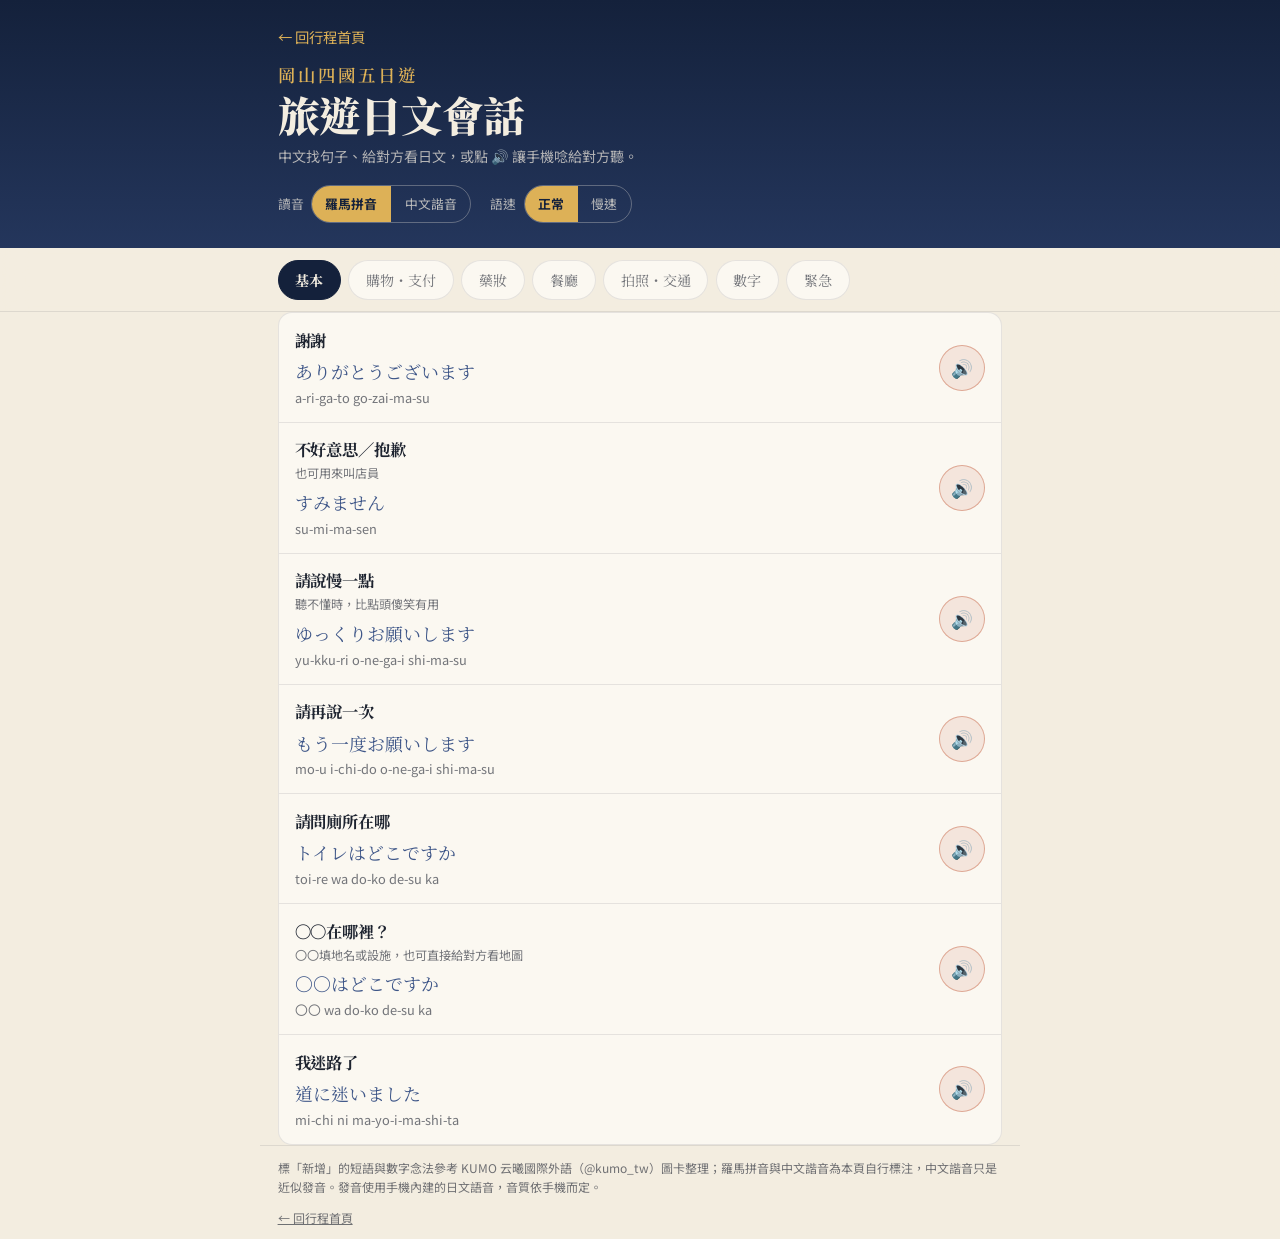
==== japanese.html @ d5a16fbe "Add files via upload" ====
<!DOCTYPE html>
<html lang="zh-Hant">
<head>
<meta charset="UTF-8">
<meta name="viewport" content="width=device-width, initial-scale=1.0, viewport-fit=cover">
<title>旅遊日文會話｜岡山四國五日遊</title>
<link rel="icon" href="./icon.PNG" type="image/png">
<link rel="apple-touch-icon" href="./icon.PNG">
<link rel="manifest" href="./manifest.json">
<meta name="theme-color" content="#14213B">
<meta name="apple-mobile-web-app-capable" content="yes">
<meta name="apple-mobile-web-app-status-bar-style" content="black-translucent">
<link rel="preconnect" href="https://fonts.googleapis.com">
<link href="https://fonts.googleapis.com/css2?family=Noto+Serif+TC:wght@400;600;700;900&family=Noto+Sans+TC:wght@300;400;500;700&display=swap" rel="stylesheet">
<style>
  :root{
    --ai-deep:#14213B; --ai-mid:#24365C; --ai-line:#3E5688;
    --washi:#F3EDE0; --washi-warm:#EBE2CF;
    --momiji:#BD4B28; --momiji-deep:#8F3319; --kincha:#B8892B; --matcha:#6C7A4A;
    --ink:#1E2430; --sub:rgba(30,36,48,0.62); --line:rgba(30,36,48,0.10);
    --card:#FBF8F1;
  }
  body.night-mode{
    --ai-deep:#0B1526; --ai-mid:#16223B; --ai-line:#2C4066;
    --washi:#1C1A16; --washi-warm:#24211A;
    --momiji:#E2734A; --momiji-deep:#C85A34; --kincha:#DDB157; --matcha:#93A46B;
    --ink:#EAE3D3; --sub:rgba(234,227,211,0.6); --line:rgba(234,227,211,0.12);
    --card:#24211A;
  }
  *{ box-sizing:border-box; }
  html{ -webkit-text-size-adjust:100%; }
  body{
    margin:0; background:var(--washi); color:var(--ink);
    font-family:'Noto Sans TC',system-ui,-apple-system,sans-serif; line-height:1.6;
    padding-bottom:env(safe-area-inset-bottom,0px);
  }
  button{ font:inherit; color:inherit; }
  .wrap{ max-width:760px; margin:0 auto; padding:0 1.1rem; }

  /* 頁首 */
  .hero{
    background:linear-gradient(180deg,#14213B,#24365C); color:#F3EDE0;
    padding:calc(env(safe-area-inset-top,0px) + .9rem) 0 1.6rem;
  }
  body.night-mode .hero{ background:linear-gradient(180deg,#0B1526,#16223B); }
  .back{
    display:inline-flex; align-items:center; gap:.35rem; min-height:44px;
    color:#DDB157; text-decoration:none; font-size:.9rem;
  }
  .back:hover{ text-decoration:underline; }
  .hero h1{
    font-family:'Noto Serif TC',serif; font-weight:900; letter-spacing:-.02em;
    font-size:clamp(1.9rem,7vw,2.6rem); line-height:1.15; margin:.4rem 0 .35rem;
  }
  .hero h1 span{ display:block; font-size:.42em; font-weight:600; letter-spacing:.18em; color:#DDB157; margin-bottom:.4rem; }
  .hero p{ margin:0; font-size:.88rem; color:rgba(243,237,224,0.7); }
  .ctrls{ display:flex; flex-wrap:wrap; gap:.6rem 1.2rem; margin-top:1.1rem; }
  .ctrl{ display:flex; align-items:center; gap:.45rem; font-size:.8rem; color:rgba(243,237,224,0.7); }
  .seg{ display:inline-flex; border:1px solid rgba(243,237,224,0.3); border-radius:999px; overflow:hidden; }
  .seg button{
    background:transparent; border:0; color:rgba(243,237,224,0.75); padding:.45rem .85rem;
    min-height:36px; cursor:pointer; font-size:.8rem;
  }
  .seg button.on{ background:#DDB157; color:#14213B; font-weight:700; }
  .seg button:focus-visible, .tab:focus-visible, .say:focus-visible, .num:focus-visible, .say-inline:focus-visible{
    outline:2px solid var(--kincha); outline-offset:2px;
  }

  /* 分類頁籤（固定在上方） */
  .tabbar{
    position:sticky; z-index:5;
    background:color-mix(in srgb, var(--washi) 88%, transparent);
    -webkit-backdrop-filter:blur(14px); backdrop-filter:blur(14px);
    border-bottom:1px solid var(--line);
    top:env(safe-area-inset-top,0px);
  }
  /* 手機狀態列底下補一條底色，避免頁籤捲到狀態列後面 */
  body::before{ content:""; position:fixed; inset:0 0 auto; height:env(safe-area-inset-top,0px); z-index:6; background:var(--washi); }
  .tabs{ display:flex; gap:.45rem; overflow-x:auto; padding:.7rem 1.1rem; max-width:760px; margin:0 auto; scrollbar-width:none; }
  .tabs::-webkit-scrollbar{ display:none; }
  .tab{
    flex:0 0 auto; font-family:'Noto Serif TC',serif; font-size:.88rem;
    padding:.5rem 1.05rem; min-height:40px; border-radius:999px; cursor:pointer;
    border:1px solid var(--line); background:var(--card); color:var(--sub); transition:background .2s,color .2s;
  }
  .tab.on{ background:var(--ai-deep); border-color:var(--ai-deep); color:#F3EDE0; font-weight:700; }
  body.night-mode .tab.on{ background:var(--kincha); border-color:var(--kincha); color:#14213B; }

  /* 短語 */
  main{ padding:1.2rem 0 3rem; }
  .ph-sub{
    font-family:'Noto Serif TC',serif; font-size:.95rem; color:var(--momiji);
    margin:1.6rem 0 .5rem; display:flex; align-items:center; gap:.5rem;
  }
  .ph-sub::after{ content:""; flex:1; height:1px; background:var(--line); }
  .panel > .ph-sub:first-child{ margin-top:.3rem; }
  .ph-list{ list-style:none; margin:0; padding:0; background:var(--card); border:1px solid var(--line); border-radius:14px; }
  .ph{ display:flex; align-items:center; gap:.8rem; padding:.85rem 1rem; border-bottom:1px solid var(--line); }
  .ph:last-child{ border-bottom:0; }
  .ph-main{ flex:1; min-width:0; display:flex; flex-direction:column; gap:.12rem; }
  .ph-cn{ font-family:'Noto Serif TC',serif; font-size:1.02rem; font-weight:700; letter-spacing:-.01em; }
  .ph-new{
    font-style:normal; font-family:'Noto Sans TC',sans-serif; font-size:.66rem; font-weight:500;
    color:var(--matcha); border:1px solid currentColor; border-radius:4px; padding:0 .3rem; margin-left:.25rem; vertical-align:2px;
  }
  .ph-note{ font-size:.76rem; color:var(--sub); }
  .ph-jp{ font-family:'Noto Serif TC',serif; font-size:1.12rem; color:var(--ai-line); margin-top:.15rem; word-break:break-word; }
  body.night-mode .ph-jp{ color:#AFC0E3; }
  .ph-read, .ph-alt{ font-size:.8rem; color:var(--sub); }
  .ph-alt{ margin-top:.25rem; }
  .ph-alt span[lang]{ font-family:'Noto Serif TC',serif; color:var(--ink); }
  i.ph-roma, i.ph-zh{ font-style:normal; }
  .ph-zh{ display:none; }
  body.ph-zh-mode .ph-roma{ display:none; }
  body.ph-zh-mode .ph-zh{ display:inline; }

  .say{
    flex:0 0 auto; width:46px; height:46px; border-radius:50%; cursor:pointer;
    border:1px solid color-mix(in srgb, var(--momiji) 40%, transparent);
    background:color-mix(in srgb, var(--momiji) 10%, transparent); font-size:1.1rem;
    display:grid; place-items:center; transition:transform .15s, background .2s;
  }
  .say:active{ transform:scale(.92); }
  .say.say-sm{ width:30px; height:30px; font-size:.8rem; display:inline-grid; vertical-align:middle; margin-left:.2rem; }
  .say.playing, .num.playing, .say-inline.playing{ background:var(--momiji); color:#fff; animation:pulse 1s ease-in-out infinite; }
  @keyframes pulse{ 50%{ box-shadow:0 0 0 6px color-mix(in srgb, var(--momiji) 25%, transparent); } }

  /* 數字 */
  .num-tip{ font-size:.85rem; color:var(--sub); margin:.2rem 0 .4rem; }
  .irr-dot{ color:var(--momiji); }
  .num-grid{ display:grid; grid-template-columns:repeat(auto-fill,minmax(104px,1fr)); gap:.55rem; }
  .num{
    display:flex; flex-direction:column; align-items:flex-start; gap:.05rem; text-align:left;
    padding:.6rem .7rem; min-height:44px; border-radius:12px; cursor:pointer;
    background:var(--card); border:1px solid var(--line); transition:transform .15s;
  }
  .num:active{ transform:scale(.96); }
  .num .n{ font-family:'Noto Serif TC',serif; font-weight:900; font-size:1.15rem; letter-spacing:-.02em; color:var(--sub); }
  .num .k{ font-family:'Noto Serif TC',serif; font-size:1.05rem; }
  .num .r{ font-size:.72rem; color:var(--sub); }
  .num.irr{ border-color:color-mix(in srgb, var(--momiji) 55%, transparent); }
  .num.irr .k{ color:var(--momiji); font-weight:700; }
  .num.playing .n, .num.playing .k, .num.playing .r{ color:#fff; }
  .say-inline{ border:0; background:none; padding:0 .15rem; cursor:pointer; color:var(--momiji); font-family:'Noto Serif TC',serif; border-radius:6px; }

  .notice{
    display:none; margin:1rem 0 0; padding:.8rem 1rem; border-radius:12px; font-size:.82rem;
    background:color-mix(in srgb, var(--kincha) 14%, transparent); border:1px solid color-mix(in srgb, var(--kincha) 40%, transparent);
  }
  .notice.show{ display:block; }
  footer{ font-size:.75rem; color:var(--sub); border-top:1px solid var(--line); padding:1.2rem 0 2rem; }
  footer a{ color:inherit; }
  @media print{
    .tabbar, .ctrls, .say, .back{ display:none !important; }
    .panel[hidden]{ display:block !important; }
  }
  @media (prefers-reduced-motion: reduce){ *{ animation:none !important; transition:none !important; } }
</style>
</head>
<body>
<script>
  // 跟主頁共用外觀與讀音設定（同一支手機）
  try {
    var _st = JSON.parse(localStorage.getItem('tour_settings') || '{}');
    var _th = _st.theme || 'auto';
    if (_th === 'dark' || (_th === 'auto' && window.matchMedia && matchMedia('(prefers-color-scheme: dark)').matches)) document.body.classList.add('night-mode');
    if (_st.phonetic === 'zh') document.body.classList.add('ph-zh-mode');
  } catch (e) {}
</script>

<header class="hero">
  <div class="wrap">
    <a class="back" href="./index.html">← 回行程首頁</a>
    <h1><span>岡山四國五日遊</span>旅遊日文會話</h1>
    <p>中文找句子、給對方看日文，或點 🔊 讓手機唸給對方聽。</p>
    <div class="ctrls">
      <div class="ctrl">讀音
        <div class="seg" data-setting="phonetic" role="group" aria-label="讀音顯示">
          <button type="button" data-v="roma">羅馬拼音</button><button type="button" data-v="zh">中文諧音</button>
        </div>
      </div>
      <div class="ctrl">語速
        <div class="seg" data-setting="jpRate" role="group" aria-label="發音速度">
          <button type="button" data-v="normal">正常</button><button type="button" data-v="slow">慢速</button>
        </div>
      </div>
    </div>
  </div>
</header>

<nav class="tabbar" aria-label="會話情境">
  <div class="tabs" role="tablist"><button type="button" role="tab" class="tab on" id="t-basic" aria-controls="p-basic" aria-selected="true" data-k="basic">基本</button><button type="button" role="tab" class="tab" id="t-shop" aria-controls="p-shop" aria-selected="false" data-k="shop">購物・支付</button><button type="button" role="tab" class="tab" id="t-drug" aria-controls="p-drug" aria-selected="false" data-k="drug">藥妝</button><button type="button" role="tab" class="tab" id="t-food" aria-controls="p-food" aria-selected="false" data-k="food">餐廳</button><button type="button" role="tab" class="tab" id="t-move" aria-controls="p-move" aria-selected="false" data-k="move">拍照・交通</button><button type="button" role="tab" class="tab" id="t-num" aria-controls="p-num" aria-selected="false" data-k="num">數字</button><button type="button" role="tab" class="tab" id="t-sos" aria-controls="p-sos" aria-selected="false" data-k="sos">緊急</button></div>
</nav>

<main class="wrap">
  <div class="notice" id="ttsNotice" role="status"></div>
  <section class="panel" role="tabpanel" id="p-basic" aria-labelledby="t-basic"><ul class="ph-list"><li class="ph"><div class="ph-main"><b class="ph-cn">謝謝</b><span class="ph-jp" lang="ja">ありがとうございます</span><span class="ph-read"><i class="ph-roma">a-ri-ga-to go-zai-ma-su</i><i class="ph-zh">阿哩嘎多 勾紮伊媽斯</i></span></div><button type="button" class="say" data-say="ありがとうございます" aria-label="播放：ありがとうございます">🔊</button></li><li class="ph"><div class="ph-main"><b class="ph-cn">不好意思／抱歉</b><small class="ph-note">也可用來叫店員</small><span class="ph-jp" lang="ja">すみません</span><span class="ph-read"><i class="ph-roma">su-mi-ma-sen</i><i class="ph-zh">斯咪媽線</i></span></div><button type="button" class="say" data-say="すみません" aria-label="播放：すみません">🔊</button></li><li class="ph"><div class="ph-main"><b class="ph-cn">請說慢一點</b><small class="ph-note">聽不懂時，比點頭傻笑有用</small><span class="ph-jp" lang="ja">ゆっくりお願いします</span><span class="ph-read"><i class="ph-roma">yu-kku-ri o-ne-ga-i shi-ma-su</i><i class="ph-zh">尤～哭哩 歐內嘎伊 西媽斯</i></span></div><button type="button" class="say" data-say="ゆっくりお願いします" aria-label="播放：ゆっくりお願いします">🔊</button></li><li class="ph"><div class="ph-main"><b class="ph-cn">請再說一次</b><span class="ph-jp" lang="ja">もう一度お願いします</span><span class="ph-read"><i class="ph-roma">mo-u i-chi-do o-ne-ga-i shi-ma-su</i><i class="ph-zh">謀～ 伊奇豆 歐內嘎伊 西媽斯</i></span></div><button type="button" class="say" data-say="もう一度お願いします" aria-label="播放：もう一度お願いします">🔊</button></li><li class="ph"><div class="ph-main"><b class="ph-cn">請問廁所在哪</b><span class="ph-jp" lang="ja">トイレはどこですか</span><span class="ph-read"><i class="ph-roma">toi-re wa do-ko de-su ka</i><i class="ph-zh">偷伊勒 哇 都口 爹斯 卡</i></span></div><button type="button" class="say" data-say="トイレはどこですか" aria-label="播放：トイレはどこですか">🔊</button></li><li class="ph"><div class="ph-main"><b class="ph-cn">〇〇在哪裡？</b><small class="ph-note">〇〇填地名或設施，也可直接給對方看地圖</small><span class="ph-jp" lang="ja">〇〇はどこですか</span><span class="ph-read"><i class="ph-roma">〇〇 wa do-ko de-su ka</i><i class="ph-zh">〇〇 哇 都口 爹斯 卡</i></span></div><button type="button" class="say" data-say="はどこですか" aria-label="播放：〇〇はどこですか">🔊</button></li><li class="ph"><div class="ph-main"><b class="ph-cn">我迷路了</b><span class="ph-jp" lang="ja">道に迷いました</span><span class="ph-read"><i class="ph-roma">mi-chi ni ma-yo-i-ma-shi-ta</i><i class="ph-zh">咪奇 你 媽有伊媽西他</i></span></div><button type="button" class="say" data-say="道に迷いました" aria-label="播放：道に迷いました">🔊</button></li></ul></section><section class="panel" role="tabpanel" id="p-shop" aria-labelledby="t-shop" hidden><ul class="ph-list"><li class="ph"><div class="ph-main"><b class="ph-cn">這個多少錢？</b><span class="ph-jp" lang="ja">これはいくらですか</span><span class="ph-read"><i class="ph-roma">ko-re wa i-ku-ra de-su ka</i><i class="ph-zh">口勒 哇 伊哭拉 爹斯 卡</i></span></div><button type="button" class="say" data-say="これはいくらですか" aria-label="播放：これはいくらですか">🔊</button></li><li class="ph"><div class="ph-main"><b class="ph-cn">這款有M尺寸嗎？</b><span class="ph-jp" lang="ja">これのMサイズはありますか</span><span class="ph-read"><i class="ph-roma">ko-re no e-mu sa-i-zu wa a-ri-ma-su ka</i><i class="ph-zh">口勒 諾 欸目 撒伊茲 哇 阿哩媽斯 卡</i></span></div><button type="button" class="say" data-say="これのMサイズはありますか" aria-label="播放：これのMサイズはありますか">🔊</button></li><li class="ph"><div class="ph-main"><b class="ph-cn">有其他顏色嗎？</b><span class="ph-jp" lang="ja">他の色はありますか</span><span class="ph-read"><i class="ph-roma">ho-ka no i-ro wa a-ri-ma-su ka</i><i class="ph-zh">齁卡 諾 伊摟 哇 阿哩媽斯 卡</i></span></div><button type="button" class="say" data-say="他の色はありますか" aria-label="播放：他の色はありますか">🔊</button></li><li class="ph"><div class="ph-main"><b class="ph-cn">這個可以試穿嗎？ <em class="ph-new">新增</em></b><span class="ph-jp" lang="ja">これ、試着してもいいですか</span><span class="ph-read"><i class="ph-roma">ko-re, shi-cha-ku shi-te mo i-i de-su ka</i><i class="ph-zh">口勒，西洽哭 西貼 謀 伊～ 爹斯 卡</i></span></div><button type="button" class="say" data-say="これ、試着してもいいですか" aria-label="播放：これ、試着してもいいですか">🔊</button></li><li class="ph"><div class="ph-main"><b class="ph-cn">請給我這個</b><span class="ph-jp" lang="ja">これをください</span><span class="ph-read"><i class="ph-roma">ko-re o ku-da-sa-i</i><i class="ph-zh">口勒 歐 哭搭撒伊</i></span></div><button type="button" class="say" data-say="これをください" aria-label="播放：これをください">🔊</button></li><li class="ph"><div class="ph-main"><b class="ph-cn">可以退稅嗎</b><span class="ph-jp" lang="ja">免税できますか</span><span class="ph-read"><i class="ph-roma">men-zei de-ki-ma-su ka</i><i class="ph-zh">面賊 爹ki媽斯 卡</i></span></div><button type="button" class="say" data-say="免税できますか" aria-label="播放：免税できますか">🔊</button></li><li class="ph"><div class="ph-main"><b class="ph-cn">我要辦免稅</b><small class="ph-note">結帳時說，店員會協助辦理</small><span class="ph-jp" lang="ja">免税でお願いします</span><span class="ph-read"><i class="ph-roma">men-zei de o-ne-ga-i shi-ma-su</i><i class="ph-zh">面賊 爹 歐內嘎伊 西媽斯</i></span></div><button type="button" class="say" data-say="免税でお願いします" aria-label="播放：免税でお願いします">🔊</button></li><li class="ph"><div class="ph-main"><b class="ph-cn">可以刷卡嗎</b><span class="ph-jp" lang="ja">カードは使えますか</span><span class="ph-read"><i class="ph-roma">ka-do wa tsu-ka-e-ma-su ka</i><i class="ph-zh">卡～都 哇 疵卡欸媽斯 卡</i></span><span class="ph-alt">也可以說：<span lang="ja">クレジットカードは使えますか</span> <i class="ph-roma">ku-re-ji-tto ka-do wa tsu-ka-e-ma-su ka</i><i class="ph-zh">哭勒基～拖 卡～都 哇 疵卡欸媽斯 卡</i> <button type="button" class="say say-sm" data-say="クレジットカードは使えますか" aria-label="播放：クレジットカードは使えますか">🔊</button></span></div><button type="button" class="say" data-say="カードは使えますか" aria-label="播放：カードは使えますか">🔊</button></li><li class="ph"><div class="ph-main"><b class="ph-cn">可以使用Suica嗎？</b><span class="ph-jp" lang="ja">Suicaは使えますか</span><span class="ph-read"><i class="ph-roma">su-i-ka wa tsu-ka-e-ma-su ka</i><i class="ph-zh">斯伊卡 哇 疵卡欸媽斯 卡</i></span></div><button type="button" class="say" data-say="Suicaは使えますか" aria-label="播放：Suicaは使えますか">🔊</button></li><li class="ph"><div class="ph-main"><b class="ph-cn">可以使用PayPay嗎？</b><span class="ph-jp" lang="ja">PayPayは使えますか</span><span class="ph-read"><i class="ph-roma">pe-i-pe-i wa tsu-ka-e-ma-su ka</i><i class="ph-zh">佩伊佩伊 哇 疵卡欸媽斯 卡</i></span></div><button type="button" class="say" data-say="PayPayは使えますか" aria-label="播放：PayPayは使えますか">🔊</button></li><li class="ph"><div class="ph-main"><b class="ph-cn">我要用現金付款</b><span class="ph-jp" lang="ja">現金で払います</span><span class="ph-read"><i class="ph-roma">gen-kin de ha-ra-i-ma-su</i><i class="ph-zh">根金 爹 哈拉伊媽斯</i></span></div><button type="button" class="say" data-say="現金で払います" aria-label="播放：現金で払います">🔊</button></li><li class="ph"><div class="ph-main"><b class="ph-cn">請用日圓結帳</b><small class="ph-note">刷卡跳出台幣/日圓選擇畫面前先講這句，避免被DCC動態貨幣轉換多收手續費</small><span class="ph-jp" lang="ja">日本円でお願いします</span><span class="ph-read"><i class="ph-roma">ni-hon-en de o-ne-ga-i shi-ma-su</i><i class="ph-zh">你轟恩 爹 歐內嘎伊 西媽斯</i></span></div><button type="button" class="say" data-say="日本円でお願いします" aria-label="播放：日本円でお願いします">🔊</button></li><li class="ph"><div class="ph-main"><b class="ph-cn">不需要購物袋</b><span class="ph-jp" lang="ja">袋はいりません</span><span class="ph-read"><i class="ph-roma">fu-ku-ro wa i-ri-ma-sen</i><i class="ph-zh">夫哭摟 哇 伊哩媽線</i></span></div><button type="button" class="say" data-say="袋はいりません" aria-label="播放：袋はいりません">🔊</button></li><li class="ph"><div class="ph-main"><b class="ph-cn">請給我收據</b><small class="ph-note">一般購物明細</small><span class="ph-jp" lang="ja">レシートをください</span><span class="ph-read"><i class="ph-roma">re-shi-to o ku-da-sa-i</i><i class="ph-zh">勒西～拖 歐 哭搭撒伊</i></span></div><button type="button" class="say" data-say="レシートをください" aria-label="播放：レシートをください">🔊</button></li><li class="ph"><div class="ph-main"><b class="ph-cn">請給我正式收據</b><small class="ph-note">公司報帳用，可能會問抬頭</small><span class="ph-jp" lang="ja">領収書をください</span><span class="ph-read"><i class="ph-roma">ryo-shu-sho o ku-da-sa-i</i><i class="ph-zh">溜～修休 歐 哭搭撒伊</i></span></div><button type="button" class="say" data-say="領収書をください" aria-label="播放：領収書をください">🔊</button></li></ul></section><section class="panel" role="tabpanel" id="p-drug" aria-labelledby="t-drug" hidden><ul class="ph-list"><li class="ph"><div class="ph-main"><b class="ph-cn">〇〇放在哪裡？</b><small class="ph-note">找不到商品時，搭配商品照片給店員看最快</small><span class="ph-jp" lang="ja">〇〇はどこにありますか</span><span class="ph-read"><i class="ph-roma">〇〇 wa do-ko ni a-ri-ma-su ka</i><i class="ph-zh">〇〇 哇 都口 你 阿哩媽斯 卡</i></span></div><button type="button" class="say" data-say="はどこにありますか" aria-label="播放：〇〇はどこにありますか">🔊</button></li><li class="ph"><div class="ph-main"><b class="ph-cn">這個對〇〇有效嗎？</b><span class="ph-jp" lang="ja">これは〇〇に効きますか</span><span class="ph-read"><i class="ph-roma">ko-re wa 〇〇 ni ki-ki-ma-su ka</i><i class="ph-zh">口勒 哇 〇〇 你 key-key媽斯 卡</i></span></div><button type="button" class="say" data-say="これはに効きますか" aria-label="播放：これは〇〇に効きますか">🔊</button></li><li class="ph"><div class="ph-main"><b class="ph-cn">可以試用嗎？</b><small class="ph-note">試用前先問是基本禮貌</small><span class="ph-jp" lang="ja">試してもいいですか</span><span class="ph-read"><i class="ph-roma">ta-me-shi-te mo i-i de-su ka</i><i class="ph-zh">他妹西貼 謀 伊～ 爹斯 卡</i></span></div><button type="button" class="say" data-say="試してもいいですか" aria-label="播放：試してもいいですか">🔊</button></li><li class="ph"><div class="ph-main"><b class="ph-cn">有更便宜的嗎？</b><span class="ph-jp" lang="ja">もっと安いものはありますか</span><span class="ph-read"><i class="ph-roma">mo-tto ya-su-i mo-no wa a-ri-ma-su ka</i><i class="ph-zh">謀～拖 呀斯伊 謀諾 哇 阿哩媽斯 卡</i></span></div><button type="button" class="say" data-say="もっと安いものはありますか" aria-label="播放：もっと安いものはありますか">🔊</button></li></ul></section><section class="panel" role="tabpanel" id="p-food" aria-labelledby="t-food" hidden><ul class="ph-list"><li class="ph"><div class="ph-main"><b class="ph-cn">沒有預約，現在可以進去嗎？ <em class="ph-new">新增</em></b><span class="ph-jp" lang="ja">予約していないんですが、入れますか</span><span class="ph-read"><i class="ph-roma">yo-ya-ku shi-te i-na-in de-su ga, ha-i-re-ma-su ka</i><i class="ph-zh">優呀哭 西貼 伊南 爹斯嘎，哈伊勒媽斯 卡</i></span></div><button type="button" class="say" data-say="予約していないんですが、入れますか" aria-label="播放：予約していないんですが、入れますか">🔊</button></li><li class="ph"><div class="ph-main"><b class="ph-cn">（店員問）請問幾位？</b><small class="ph-note">聽到這句就回下一句，或直接比手指</small><span class="ph-jp" lang="ja">何名様ですか</span><span class="ph-read"><i class="ph-roma">nan-mei-sa-ma de-su ka</i><i class="ph-zh">南妹撒媽 爹斯 卡</i></span></div><button type="button" class="say" data-say="何名様ですか" aria-label="播放：何名様ですか">🔊</button></li><li class="ph"><div class="ph-main"><b class="ph-cn">兩位</b><span class="ph-jp" lang="ja">二人です</span><span class="ph-read"><i class="ph-roma">fu-ta-ri de-su</i><i class="ph-zh">夫他哩 爹斯</i></span></div><button type="button" class="say" data-say="二人です" aria-label="播放：二人です">🔊</button></li><li class="ph"><div class="ph-main"><b class="ph-cn">吧台座位也可以 <em class="ph-new">新增</em></b><span class="ph-jp" lang="ja">カウンター席でも大丈夫です</span><span class="ph-read"><i class="ph-roma">ka-un-ta se-ki de-mo dai-jo-bu de-su</i><i class="ph-zh">卡溫他～ 誰ki 爹謀 搭伊久～布 爹斯</i></span></div><button type="button" class="say" data-say="カウンター席でも大丈夫です" aria-label="播放：カウンター席でも大丈夫です">🔊</button></li><li class="ph"><div class="ph-main"><b class="ph-cn">要等多久？ <em class="ph-new">新增</em></b><small class="ph-note">排隊名店用得到</small><span class="ph-jp" lang="ja">どのくらい待ちますか</span><span class="ph-read"><i class="ph-roma">do-no ku-ra-i ma-chi-ma-su ka</i><i class="ph-zh">都諾 哭拉伊 媽奇媽斯 卡</i></span></div><button type="button" class="say" data-say="どのくらい待ちますか" aria-label="播放：どのくらい待ちますか">🔊</button></li><li class="ph"><div class="ph-main"><b class="ph-cn">有什麼推薦的料理？</b><span class="ph-jp" lang="ja">おすすめは何ですか</span><span class="ph-read"><i class="ph-roma">o-su-su-me wa nan de-su ka</i><i class="ph-zh">歐斯斯妹 哇 南 爹斯 卡</i></span></div><button type="button" class="say" data-say="おすすめは何ですか" aria-label="播放：おすすめは何ですか">🔊</button></li><li class="ph"><div class="ph-main"><b class="ph-cn">我要這個，麻煩你了</b><span class="ph-jp" lang="ja">これをお願いします</span><span class="ph-read"><i class="ph-roma">ko-re o o-ne-ga-i shi-ma-su</i><i class="ph-zh">口勒 歐 歐內嘎伊 西媽斯</i></span></div><button type="button" class="say" data-say="これをお願いします" aria-label="播放：これをお願いします">🔊</button></li><li class="ph"><div class="ph-main"><b class="ph-cn">這是什麼？</b><span class="ph-jp" lang="ja">これは何ですか</span><span class="ph-read"><i class="ph-roma">ko-re wa nan de-su ka</i><i class="ph-zh">口勒 哇 南 爹斯 卡</i></span></div><button type="button" class="say" data-say="これは何ですか" aria-label="播放：これは何ですか">🔊</button></li><li class="ph"><div class="ph-main"><b class="ph-cn">請給我水</b><span class="ph-jp" lang="ja">お水をください</span><span class="ph-read"><i class="ph-roma">o-mi-zu o ku-da-sa-i</i><i class="ph-zh">歐咪茲 歐 哭搭撒伊</i></span></div><button type="button" class="say" data-say="お水をください" aria-label="播放：お水をください">🔊</button></li><li class="ph"><div class="ph-main"><b class="ph-cn">有英文菜單嗎？</b><span class="ph-jp" lang="ja">英語のメニューはありますか</span><span class="ph-read"><i class="ph-roma">ei-go no me-nyu wa a-ri-ma-su ka</i><i class="ph-zh">欸伊勾 諾 妹扭 哇 阿哩媽斯 卡</i></span></div><button type="button" class="say" data-say="英語のメニューはありますか" aria-label="播放：英語のメニューはありますか">🔊</button></li><li class="ph"><div class="ph-main"><b class="ph-cn">我對〇〇過敏</b><small class="ph-note">〇〇填入食物名稱</small><span class="ph-jp" lang="ja">〇〇アレルギーがあります</span><span class="ph-read"><i class="ph-roma">〇〇 a-re-ru-gi ga a-ri-ma-su</i><i class="ph-zh">〇〇 阿勒嚕gi 嘎 阿哩媽斯</i></span></div><button type="button" class="say" data-say="アレルギーがあります" aria-label="播放：〇〇アレルギーがあります">🔊</button></li><li class="ph"><div class="ph-main"><b class="ph-cn">我要外帶</b><span class="ph-jp" lang="ja">持ち帰りでお願いします</span><span class="ph-read"><i class="ph-roma">mo-chi-ka-e-ri de o-ne-ga-i shi-ma-su</i><i class="ph-zh">謀奇卡欸哩 爹 歐內嘎伊 西媽斯</i></span></div><button type="button" class="say" data-say="持ち帰りでお願いします" aria-label="播放：持ち帰りでお願いします">🔊</button></li><li class="ph"><div class="ph-main"><b class="ph-cn">麻煩結帳</b><span class="ph-jp" lang="ja">お会計をお願いします</span><span class="ph-read"><i class="ph-roma">o-ka-i-ke-i o o-ne-ga-i shi-ma-su</i><i class="ph-zh">歐卡伊K 歐 歐內嘎伊 西媽斯</i></span></div><button type="button" class="say" data-say="お会計をお願いします" aria-label="播放：お会計をお願いします">🔊</button></li><li class="ph"><div class="ph-main"><b class="ph-cn">可以分開結帳嗎？</b><span class="ph-jp" lang="ja">別々に払えますか</span><span class="ph-read"><i class="ph-roma">be-tsu-be-tsu ni ha-ra-e-ma-su ka</i><i class="ph-zh">杯疵杯疵 你 哈拉欸媽斯 卡</i></span></div><button type="button" class="say" data-say="別々に払えますか" aria-label="播放：別々に払えますか">🔊</button></li></ul></section><section class="panel" role="tabpanel" id="p-move" aria-labelledby="t-move" hidden><h3 class="ph-sub">拍照</h3><ul class="ph-list"><li class="ph"><div class="ph-main"><b class="ph-cn">不好意思，可以幫我拍張照嗎？ <em class="ph-new">新增</em></b><span class="ph-jp" lang="ja">すみません、写真を撮ってもらえますか</span><span class="ph-read"><i class="ph-roma">su-mi-ma-sen, sha-shin o to-tte mo-ra-e-ma-su ka</i><i class="ph-zh">斯咪媽線，蝦芯 歐 偷～貼 謀拉欸媽斯 卡</i></span></div><button type="button" class="say" data-say="すみません、写真を撮ってもらえますか" aria-label="播放：すみません、写真を撮ってもらえますか">🔊</button></li><li class="ph"><div class="ph-main"><b class="ph-cn">可以再幫我拍一張直的嗎？ <em class="ph-new">新增</em></b><span class="ph-jp" lang="ja">縦で、もう一枚お願いできますか</span><span class="ph-read"><i class="ph-roma">ta-te de, mo-u i-chi-ma-i o-ne-ga-i de-ki-ma-su ka</i><i class="ph-zh">他貼 爹，謀～ 伊奇媽伊 歐內嘎伊 爹ki媽斯 卡</i></span></div><button type="button" class="say" data-say="縦で、もう一枚お願いできますか" aria-label="播放：縦で、もう一枚お願いできますか">🔊</button></li></ul><h3 class="ph-sub">電車</h3><ul class="ph-list"><li class="ph"><div class="ph-main"><b class="ph-cn">我想去這裡，請問要搭哪班車？ <em class="ph-new">新增</em></b><small class="ph-note">搭配手機地圖給對方看</small><span class="ph-jp" lang="ja">ここに行きたいんですが、どの電車に乗ればいいですか</span><span class="ph-read"><i class="ph-roma">ko-ko ni i-ki-ta-in de-su ga, do-no den-sha ni no-re-ba i-i de-su ka</i><i class="ph-zh">口口 你 伊ki他伊恩 爹斯嘎，都諾 電蝦 你 諾勒巴 伊～ 爹斯 卡</i></span></div><button type="button" class="say" data-say="ここに行きたいんですが、どの電車に乗ればいいですか" aria-label="播放：ここに行きたいんですが、どの電車に乗ればいいですか">🔊</button></li><li class="ph"><div class="ph-main"><b class="ph-cn">我在這裡下車就可以嗎？ <em class="ph-new">新增</em></b><span class="ph-jp" lang="ja">ここで降りればいいですか</span><span class="ph-read"><i class="ph-roma">ko-ko de o-ri-re-ba i-i de-su ka</i><i class="ph-zh">口口 爹 歐哩勒巴 伊～ 爹斯 卡</i></span></div><button type="button" class="say" data-say="ここで降りればいいですか" aria-label="播放：ここで降りればいいですか">🔊</button></li></ul><h3 class="ph-sub">計程車</h3><ul class="ph-list"><li class="ph"><div class="ph-main"><b class="ph-cn">麻煩到〇〇 <em class="ph-new">新增</em></b><small class="ph-note">〇〇填目的地</small><span class="ph-jp" lang="ja">〇〇までお願いします</span><span class="ph-read"><i class="ph-roma">〇〇 ma-de o-ne-ga-i shi-ma-su</i><i class="ph-zh">〇〇 媽爹 歐內嘎伊 西媽斯</i></span></div><button type="button" class="say" data-say="までお願いします" aria-label="播放：〇〇までお願いします">🔊</button></li><li class="ph"><div class="ph-main"><b class="ph-cn">麻煩到這個地址 <em class="ph-new">新增</em></b><small class="ph-note">搭配出示飯店地址</small><span class="ph-jp" lang="ja">この住所までお願いします</span><span class="ph-read"><i class="ph-roma">ko-no ju-sho ma-de o-ne-ga-i shi-ma-su</i><i class="ph-zh">口諾 啾休 媽爹 歐內嘎伊 西媽斯</i></span></div><button type="button" class="say" data-say="この住所までお願いします" aria-label="播放：この住所までお願いします">🔊</button></li><li class="ph"><div class="ph-main"><b class="ph-cn">請看地圖 <em class="ph-new">新增</em></b><span class="ph-jp" lang="ja">この地図を見てください</span><span class="ph-read"><i class="ph-roma">ko-no chi-zu o mi-te ku-da-sa-i</i><i class="ph-zh">口諾 奇茲 歐 咪貼 哭搭撒伊</i></span></div><button type="button" class="say" data-say="この地図を見てください" aria-label="播放：この地図を見てください">🔊</button></li><li class="ph"><div class="ph-main"><b class="ph-cn">到〇〇大約要幾分鐘？ <em class="ph-new">新增</em></b><span class="ph-jp" lang="ja">〇〇まで何分くらいかかりますか</span><span class="ph-read"><i class="ph-roma">〇〇 ma-de nan-pun ku-ra-i ka-ka-ri-ma-su ka</i><i class="ph-zh">〇〇 媽爹 南噴 哭拉伊 卡卡哩媽斯 卡</i></span></div><button type="button" class="say" data-say="まで何分くらいかかりますか" aria-label="播放：〇〇まで何分くらいかかりますか">🔊</button></li><li class="ph"><div class="ph-main"><b class="ph-cn">到〇〇大約多少錢？ <em class="ph-new">新增</em></b><span class="ph-jp" lang="ja">〇〇までいくらくらいかかりますか</span><span class="ph-read"><i class="ph-roma">〇〇 ma-de i-ku-ra ku-ra-i ka-ka-ri-ma-su ka</i><i class="ph-zh">〇〇 媽爹 伊哭拉 哭拉伊 卡卡哩媽斯 卡</i></span></div><button type="button" class="say" data-say="までいくらくらいかかりますか" aria-label="播放：〇〇までいくらくらいかかりますか">🔊</button></li><li class="ph"><div class="ph-main"><b class="ph-cn">可以幫我開後車廂嗎？ <em class="ph-new">新增</em></b><span class="ph-jp" lang="ja">トランクを開けてもらえますか</span><span class="ph-read"><i class="ph-roma">to-ran-ku o a-ke-te mo-ra-e-ma-su ka</i><i class="ph-zh">偷蘭哭 歐 阿K貼 謀拉欸媽斯 卡</i></span></div><button type="button" class="say" data-say="トランクを開けてもらえますか" aria-label="播放：トランクを開けてもらえますか">🔊</button></li><li class="ph"><div class="ph-main"><b class="ph-cn">在附近就可以 <em class="ph-new">新增</em></b><span class="ph-jp" lang="ja">この辺でいいです</span><span class="ph-read"><i class="ph-roma">ko-no hen de i-i de-su</i><i class="ph-zh">口諾 嘿恩 爹 伊～ 爹斯</i></span></div><button type="button" class="say" data-say="この辺でいいです" aria-label="播放：この辺でいいです">🔊</button></li><li class="ph"><div class="ph-main"><b class="ph-cn">請在這裡停 <em class="ph-new">新增</em></b><span class="ph-jp" lang="ja">ここで止めてください</span><span class="ph-read"><i class="ph-roma">ko-ko de to-me-te ku-da-sa-i</i><i class="ph-zh">口口 爹 偷妹貼 哭搭撒伊</i></span></div><button type="button" class="say" data-say="ここで止めてください" aria-label="播放：ここで止めてください">🔊</button></li><li class="ph"><div class="ph-main"><b class="ph-cn">不用找錢了 <em class="ph-new">新增</em></b><span class="ph-jp" lang="ja">お釣りは結構です</span><span class="ph-read"><i class="ph-roma">o-tsu-ri wa ke-kko de-su</i><i class="ph-zh">歐疵哩 哇 K～口 爹斯</i></span></div><button type="button" class="say" data-say="お釣りは結構です" aria-label="播放：お釣りは結構です">🔊</button></li></ul><h3 class="ph-sub">行李</h3><ul class="ph-list"><li class="ph"><div class="ph-main"><b class="ph-cn">可以幫我寄放行李嗎？ <em class="ph-new">新增</em></b><small class="ph-note">退房後到集合前有空檔時</small><span class="ph-jp" lang="ja">荷物を預かってもらえますか</span><span class="ph-read"><i class="ph-roma">ni-mo-tsu o a-zu-ka-tte mo-ra-e-ma-su ka</i><i class="ph-zh">你謀疵 歐 阿茲卡～貼 謀拉欸媽斯 卡</i></span></div><button type="button" class="say" data-say="荷物を預かってもらえますか" aria-label="播放：荷物を預かってもらえますか">🔊</button></li></ul></section><section class="panel" role="tabpanel" id="p-num" aria-labelledby="t-num" hidden><p class="num-tip">點任何一格就會唸出來。<b class="irr-dot">紅色</b>是會變音的，聽價格時最容易聽錯。</p><h3 class="ph-sub">0～10</h3><div class="num-grid"><button type="button" class="num say-cell" data-say="ゼロ" aria-label="播放 0 ゼロ"><span class="n">0</span><span class="k" lang="ja">ゼロ</span><span class="r"><i class="ph-roma">ze-ro</i><i class="ph-zh">賊摟</i></span></button><button type="button" class="num say-cell" data-say="いち" aria-label="播放 1 いち"><span class="n">1</span><span class="k" lang="ja">いち</span><span class="r"><i class="ph-roma">i-chi</i><i class="ph-zh">伊奇</i></span></button><button type="button" class="num say-cell" data-say="に" aria-label="播放 2 に"><span class="n">2</span><span class="k" lang="ja">に</span><span class="r"><i class="ph-roma">ni</i><i class="ph-zh">你</i></span></button><button type="button" class="num say-cell" data-say="さん" aria-label="播放 3 さん"><span class="n">3</span><span class="k" lang="ja">さん</span><span class="r"><i class="ph-roma">san</i><i class="ph-zh">散</i></span></button><button type="button" class="num say-cell" data-say="よん" aria-label="播放 4 よん"><span class="n">4</span><span class="k" lang="ja">よん</span><span class="r"><i class="ph-roma">yon</i><i class="ph-zh">勇</i></span></button><button type="button" class="num say-cell" data-say="ご" aria-label="播放 5 ご"><span class="n">5</span><span class="k" lang="ja">ご</span><span class="r"><i class="ph-roma">go</i><i class="ph-zh">勾</i></span></button><button type="button" class="num say-cell" data-say="ろく" aria-label="播放 6 ろく"><span class="n">6</span><span class="k" lang="ja">ろく</span><span class="r"><i class="ph-roma">ro-ku</i><i class="ph-zh">摟哭</i></span></button><button type="button" class="num say-cell" data-say="なな" aria-label="播放 7 なな"><span class="n">7</span><span class="k" lang="ja">なな</span><span class="r"><i class="ph-roma">na-na</i><i class="ph-zh">那那</i></span></button><button type="button" class="num say-cell" data-say="はち" aria-label="播放 8 はち"><span class="n">8</span><span class="k" lang="ja">はち</span><span class="r"><i class="ph-roma">ha-chi</i><i class="ph-zh">哈奇</i></span></button><button type="button" class="num say-cell" data-say="きゅう" aria-label="播放 9 きゅう"><span class="n">9</span><span class="k" lang="ja">きゅう</span><span class="r"><i class="ph-roma">kyu</i><i class="ph-zh">Q～</i></span></button><button type="button" class="num say-cell" data-say="じゅう" aria-label="播放 10 じゅう"><span class="n">10</span><span class="k" lang="ja">じゅう</span><span class="r"><i class="ph-roma">ju</i><i class="ph-zh">啾～</i></span></button></div><h3 class="ph-sub">百（ひゃく）</h3><div class="num-grid"><button type="button" class="num say-cell" data-say="ひゃく" aria-label="播放 100 ひゃく"><span class="n">100</span><span class="k" lang="ja">ひゃく</span><span class="r"><i class="ph-roma">hya-ku</i><i class="ph-zh">嘿呀哭</i></span></button><button type="button" class="num say-cell" data-say="にひゃく" aria-label="播放 200 にひゃく"><span class="n">200</span><span class="k" lang="ja">にひゃく</span><span class="r"><i class="ph-roma">ni-hya-ku</i><i class="ph-zh">你 嘿呀哭</i></span></button><button type="button" class="num say-cell irr" data-say="さんびゃく" aria-label="播放 300 さんびゃく"><span class="n">300</span><span class="k" lang="ja">さんびゃく</span><span class="r"><i class="ph-roma">san-bya-ku</i><i class="ph-zh">散 逼呀哭</i></span></button><button type="button" class="num say-cell" data-say="よんひゃく" aria-label="播放 400 よんひゃく"><span class="n">400</span><span class="k" lang="ja">よんひゃく</span><span class="r"><i class="ph-roma">yon-hya-ku</i><i class="ph-zh">勇 嘿呀哭</i></span></button><button type="button" class="num say-cell" data-say="ごひゃく" aria-label="播放 500 ごひゃく"><span class="n">500</span><span class="k" lang="ja">ごひゃく</span><span class="r"><i class="ph-roma">go-hya-ku</i><i class="ph-zh">勾 嘿呀哭</i></span></button><button type="button" class="num say-cell irr" data-say="ろっぴゃく" aria-label="播放 600 ろっぴゃく"><span class="n">600</span><span class="k" lang="ja">ろっぴゃく</span><span class="r"><i class="ph-roma">ro-ppya-ku</i><i class="ph-zh">摟～ 逼呀哭</i></span></button><button type="button" class="num say-cell" data-say="ななひゃく" aria-label="播放 700 ななひゃく"><span class="n">700</span><span class="k" lang="ja">ななひゃく</span><span class="r"><i class="ph-roma">na-na-hya-ku</i><i class="ph-zh">那那 嘿呀哭</i></span></button><button type="button" class="num say-cell irr" data-say="はっぴゃく" aria-label="播放 800 はっぴゃく"><span class="n">800</span><span class="k" lang="ja">はっぴゃく</span><span class="r"><i class="ph-roma">ha-ppya-ku</i><i class="ph-zh">哈～ 逼呀哭</i></span></button><button type="button" class="num say-cell" data-say="きゅうひゃく" aria-label="播放 900 きゅうひゃく"><span class="n">900</span><span class="k" lang="ja">きゅうひゃく</span><span class="r"><i class="ph-roma">kyu-hya-ku</i><i class="ph-zh">Q～ 嘿呀哭</i></span></button></div><h3 class="ph-sub">千（せん）</h3><div class="num-grid"><button type="button" class="num say-cell" data-say="せん" aria-label="播放 1,000 せん"><span class="n">1,000</span><span class="k" lang="ja">せん</span><span class="r"><i class="ph-roma">sen</i><i class="ph-zh">誰恩</i></span></button><button type="button" class="num say-cell" data-say="にせん" aria-label="播放 2,000 にせん"><span class="n">2,000</span><span class="k" lang="ja">にせん</span><span class="r"><i class="ph-roma">ni-sen</i><i class="ph-zh">你 誰恩</i></span></button><button type="button" class="num say-cell irr" data-say="さんぜん" aria-label="播放 3,000 さんぜん"><span class="n">3,000</span><span class="k" lang="ja">さんぜん</span><span class="r"><i class="ph-roma">san-zen</i><i class="ph-zh">散 賊恩</i></span></button><button type="button" class="num say-cell" data-say="よんせん" aria-label="播放 4,000 よんせん"><span class="n">4,000</span><span class="k" lang="ja">よんせん</span><span class="r"><i class="ph-roma">yon-sen</i><i class="ph-zh">勇 誰恩</i></span></button><button type="button" class="num say-cell" data-say="ごせん" aria-label="播放 5,000 ごせん"><span class="n">5,000</span><span class="k" lang="ja">ごせん</span><span class="r"><i class="ph-roma">go-sen</i><i class="ph-zh">勾 誰恩</i></span></button><button type="button" class="num say-cell" data-say="ろくせん" aria-label="播放 6,000 ろくせん"><span class="n">6,000</span><span class="k" lang="ja">ろくせん</span><span class="r"><i class="ph-roma">ro-ku-sen</i><i class="ph-zh">摟哭 誰恩</i></span></button><button type="button" class="num say-cell" data-say="ななせん" aria-label="播放 7,000 ななせん"><span class="n">7,000</span><span class="k" lang="ja">ななせん</span><span class="r"><i class="ph-roma">na-na-sen</i><i class="ph-zh">那那 誰恩</i></span></button><button type="button" class="num say-cell irr" data-say="はっせん" aria-label="播放 8,000 はっせん"><span class="n">8,000</span><span class="k" lang="ja">はっせん</span><span class="r"><i class="ph-roma">ha-ssen</i><i class="ph-zh">哈～ 誰恩</i></span></button><button type="button" class="num say-cell" data-say="きゅうせん" aria-label="播放 9,000 きゅうせん"><span class="n">9,000</span><span class="k" lang="ja">きゅうせん</span><span class="r"><i class="ph-roma">kyu-sen</i><i class="ph-zh">Q～ 誰恩</i></span></button></div><h3 class="ph-sub">萬（まん）</h3><div class="num-grid"><button type="button" class="num say-cell" data-say="いちまん" aria-label="播放 10,000 いちまん"><span class="n">10,000</span><span class="k" lang="ja">いちまん</span><span class="r"><i class="ph-roma">i-chi-man</i><i class="ph-zh">伊奇 慢</i></span></button><button type="button" class="num say-cell" data-say="にまん" aria-label="播放 20,000 にまん"><span class="n">20,000</span><span class="k" lang="ja">にまん</span><span class="r"><i class="ph-roma">ni-man</i><i class="ph-zh">你 慢</i></span></button><button type="button" class="num say-cell" data-say="さんまん" aria-label="播放 30,000 さんまん"><span class="n">30,000</span><span class="k" lang="ja">さんまん</span><span class="r"><i class="ph-roma">san-man</i><i class="ph-zh">散 慢</i></span></button><button type="button" class="num say-cell" data-say="よんまん" aria-label="播放 40,000 よんまん"><span class="n">40,000</span><span class="k" lang="ja">よんまん</span><span class="r"><i class="ph-roma">yon-man</i><i class="ph-zh">勇 慢</i></span></button></div><p class="num-tip">金額後面加「円（えん en）」，例如 ¥1,500＝<button type="button" class="say-inline" data-say="せんごひゃくえん" lang="ja">せんごひゃくえん 🔊</button></p></section><section class="panel" role="tabpanel" id="p-sos" aria-labelledby="t-sos" hidden><ul class="ph-list"><li class="ph"><div class="ph-main"><b class="ph-cn">我身體不舒服</b><span class="ph-jp" lang="ja">気分が悪いです</span><span class="ph-read"><i class="ph-roma">ki-bun ga wa-ru-i de-su</i><i class="ph-zh">ki布恩 嘎 哇嚕伊 爹斯</i></span></div><button type="button" class="say" data-say="気分が悪いです" aria-label="播放：気分が悪いです">🔊</button></li><li class="ph"><div class="ph-main"><b class="ph-cn">我肚子痛</b><span class="ph-jp" lang="ja">お腹が痛いです</span><span class="ph-read"><i class="ph-roma">o-na-ka ga i-ta-i de-su</i><i class="ph-zh">歐那卡 嘎 伊他伊 爹斯</i></span></div><button type="button" class="say" data-say="お腹が痛いです" aria-label="播放：お腹が痛いです">🔊</button></li><li class="ph"><div class="ph-main"><b class="ph-cn">我頭痛</b><span class="ph-jp" lang="ja">頭が痛いです</span><span class="ph-read"><i class="ph-roma">a-ta-ma ga i-ta-i de-su</i><i class="ph-zh">阿他媽 嘎 伊他伊 爹斯</i></span></div><button type="button" class="say" data-say="頭が痛いです" aria-label="播放：頭が痛いです">🔊</button></li><li class="ph"><div class="ph-main"><b class="ph-cn">請問藥局在哪</b><span class="ph-jp" lang="ja">薬局はどこですか</span><span class="ph-read"><i class="ph-roma">ya-kkyo-ku wa do-ko de-su ka</i><i class="ph-zh">呀～叫哭 哇 都口 爹斯 卡</i></span></div><button type="button" class="say" data-say="薬局はどこですか" aria-label="播放：薬局はどこですか">🔊</button></li><li class="ph"><div class="ph-main"><b class="ph-cn">請帶我去醫院</b><span class="ph-jp" lang="ja">病院に連れて行ってください</span><span class="ph-read"><i class="ph-roma">byo-in ni tsu-re-te i-tte ku-da-sa-i</i><i class="ph-zh">比歐～因 你 疵勒貼 伊～貼 哭搭撒伊</i></span></div><button type="button" class="say" data-say="病院に連れて行ってください" aria-label="播放：病院に連れて行ってください">🔊</button></li><li class="ph"><div class="ph-main"><b class="ph-cn">請幫我叫救護車</b><span class="ph-jp" lang="ja">救急車を呼んでください</span><span class="ph-read"><i class="ph-roma">kyu-kyu-sha o yo-n-de ku-da-sa-i</i><i class="ph-zh">Q～Q～蝦 歐 有恩爹 哭搭撒伊</i></span></div><button type="button" class="say" data-say="救急車を呼んでください" aria-label="播放：救急車を呼んでください">🔊</button></li><li class="ph"><div class="ph-main"><b class="ph-cn">我要叫警察 <em class="ph-new">新增</em></b><span class="ph-jp" lang="ja">警察を呼びます</span><span class="ph-read"><i class="ph-roma">ke-i-sa-tsu o yo-bi-ma-su</i><i class="ph-zh">K伊撒疵 歐 有逼媽斯</i></span></div><button type="button" class="say" data-say="警察を呼びます" aria-label="播放：警察を呼びます">🔊</button></li><li class="ph"><div class="ph-main"><b class="ph-cn">我是台灣人</b><small class="ph-note">可搭配出示護照</small><span class="ph-jp" lang="ja">台湾人です</span><span class="ph-read"><i class="ph-roma">tai-wan-jin de-su</i><i class="ph-zh">他伊灣金 爹斯</i></span><span class="ph-alt">也可以說：<span lang="ja">台湾から来ました</span> <i class="ph-roma">tai-wan ka-ra ki-ma-shi-ta</i><i class="ph-zh">他伊灣 卡拉 ki媽西他</i> <button type="button" class="say say-sm" data-say="台湾から来ました" aria-label="播放：台湾から来ました">🔊</button></span></div><button type="button" class="say" data-say="台湾人です" aria-label="播放：台湾人です">🔊</button></li></ul></section>
</main>

<footer class="wrap">
  <p>標「新增」的短語與數字念法參考 KUMO 云曦國際外語（@kumo_tw）圖卡整理；羅馬拼音與中文諧音為本頁自行標注，中文諧音只是近似發音。發音使用手機內建的日文語音，音質依手機而定。</p>
  <p><a href="./index.html">← 回行程首頁</a></p>
</footer>

<script>
(function(){
  /* ---------- 設定（與主頁共用 tour_settings） ---------- */
  const KEY = 'tour_settings';
  let st = { theme:'auto', phonetic:'roma', jpRate:'normal' };
  try { st = Object.assign(st, JSON.parse(localStorage.getItem(KEY) || '{}')); } catch (e) {}
  function save(){
    try {
      const cur = JSON.parse(localStorage.getItem(KEY) || '{}');
      cur.phonetic = st.phonetic; cur.jpRate = st.jpRate;
      localStorage.setItem(KEY, JSON.stringify(cur));
    } catch (e) {}
  }
  const mq = window.matchMedia ? matchMedia('(prefers-color-scheme: dark)') : null;
  function apply(){
    const dark = st.theme === 'dark' || (st.theme === 'auto' && mq && mq.matches);
    document.body.classList.toggle('night-mode', !!dark);
    document.body.classList.toggle('ph-zh-mode', st.phonetic === 'zh');
    document.querySelectorAll('.seg').forEach(g => {
      g.querySelectorAll('button').forEach(b => {
        const on = b.dataset.v === st[g.dataset.setting];
        b.classList.toggle('on', on); b.setAttribute('aria-pressed', on);
      });
    });
  }
  if (mq) { const f = () => { if (st.theme === 'auto') apply(); }; mq.addEventListener ? mq.addEventListener('change', f) : mq.addListener && mq.addListener(f); }
  document.querySelectorAll('.seg').forEach(g => g.addEventListener('click', e => {
    const b = e.target.closest('button'); if (!b) return;
    st[g.dataset.setting] = b.dataset.v; save(); apply();
  }));
  apply();

  /* ---------- 分類頁籤（網址 #food 這類可直接開到該分類） ---------- */
  const tabs = Array.from(document.querySelectorAll('.tab'));
  function show(k, focus){
    const t = tabs.find(x => x.dataset.k === k); if (!t) return;
    tabs.forEach(x => { const on = x === t; x.classList.toggle('on', on); x.setAttribute('aria-selected', on); x.tabIndex = on ? 0 : -1; });
    document.querySelectorAll('.panel').forEach(p => { p.hidden = p.id !== 'p-' + k; });
    t.scrollIntoView({ block:'nearest', inline:'center' });
    if (focus) t.focus();
    if (history.replaceState) history.replaceState(null, '', '#' + k);
    if (window.speechSynthesis) speechSynthesis.cancel();
  }
  tabs.forEach((t, i) => {
    t.addEventListener('click', () => {
      show(t.dataset.k);
      const bar = document.querySelector('.tabbar');
      if (bar.getBoundingClientRect().top <= 0) window.scrollTo({ top: document.querySelector('main').offsetTop - bar.offsetHeight, behavior:'smooth' });
    });
    t.addEventListener('keydown', e => {
      if (e.key === 'ArrowRight' || e.key === 'ArrowLeft') {
        e.preventDefault();
        const n = tabs[(i + (e.key === 'ArrowRight' ? 1 : -1) + tabs.length) % tabs.length];
        show(n.dataset.k, true);
      }
    });
  });
  const h = (location.hash || '').slice(1);
  if (h && tabs.some(t => t.dataset.k === h)) show(h);
  window.addEventListener('hashchange', () => { const k = location.hash.slice(1); if (tabs.some(t => t.dataset.k === k)) show(k); });

  /* ---------- 發音（手機內建日文語音） ---------- */
  const notice = document.getElementById('ttsNotice');
  const synth = window.speechSynthesis;
  if (!synth || !window.SpeechSynthesisUtterance) {
    notice.textContent = '這個瀏覽器不支援語音播放，可以直接把日文給對方看。';
    notice.classList.add('show');
    document.querySelectorAll('.say').forEach(b => b.hidden = true);
    return;
  }
  let jaVoice = null;
  function pickVoice(){
    const vs = synth.getVoices();
    if (!vs.length) return;
    const ja = vs.filter(v => /^ja/i.test(v.lang));
    jaVoice = ja.find(v => /Kyoko|O-ren|Otoya|Hattori|Google/i.test(v.name)) || ja[0] || null;
    if (!jaVoice) {
      notice.textContent = '手機目前找不到日文語音，唸出來可能不標準。iPhone 可到「設定 → 輔助使用 → 朗讀內容 → 聲音」下載日文語音。';
      notice.classList.add('show');
    } else notice.classList.remove('show');
  }
  pickVoice();
  if ('onvoiceschanged' in synth) synth.onvoiceschanged = pickVoice;

  let playing = null;
  function stop(){ if (playing) playing.classList.remove('playing'); playing = null; }
  function speak(text, el){
    if (playing === el) { synth.cancel(); stop(); return; }   // 再點一次＝停止
    synth.cancel(); stop();
    const u = new SpeechSynthesisUtterance(text);
    u.lang = 'ja-JP';
    if (jaVoice) u.voice = jaVoice;
    u.rate = st.jpRate === 'slow' ? 0.6 : 0.9;
    u.onend = u.onerror = () => { if (playing === el) stop(); };
    playing = el; el.classList.add('playing');
    synth.speak(u);
  }
  document.addEventListener('click', e => {
    const b = e.target.closest('[data-say]');
    if (b) speak(b.dataset.say, b);
  });
})();
</script>
</body>
</html>
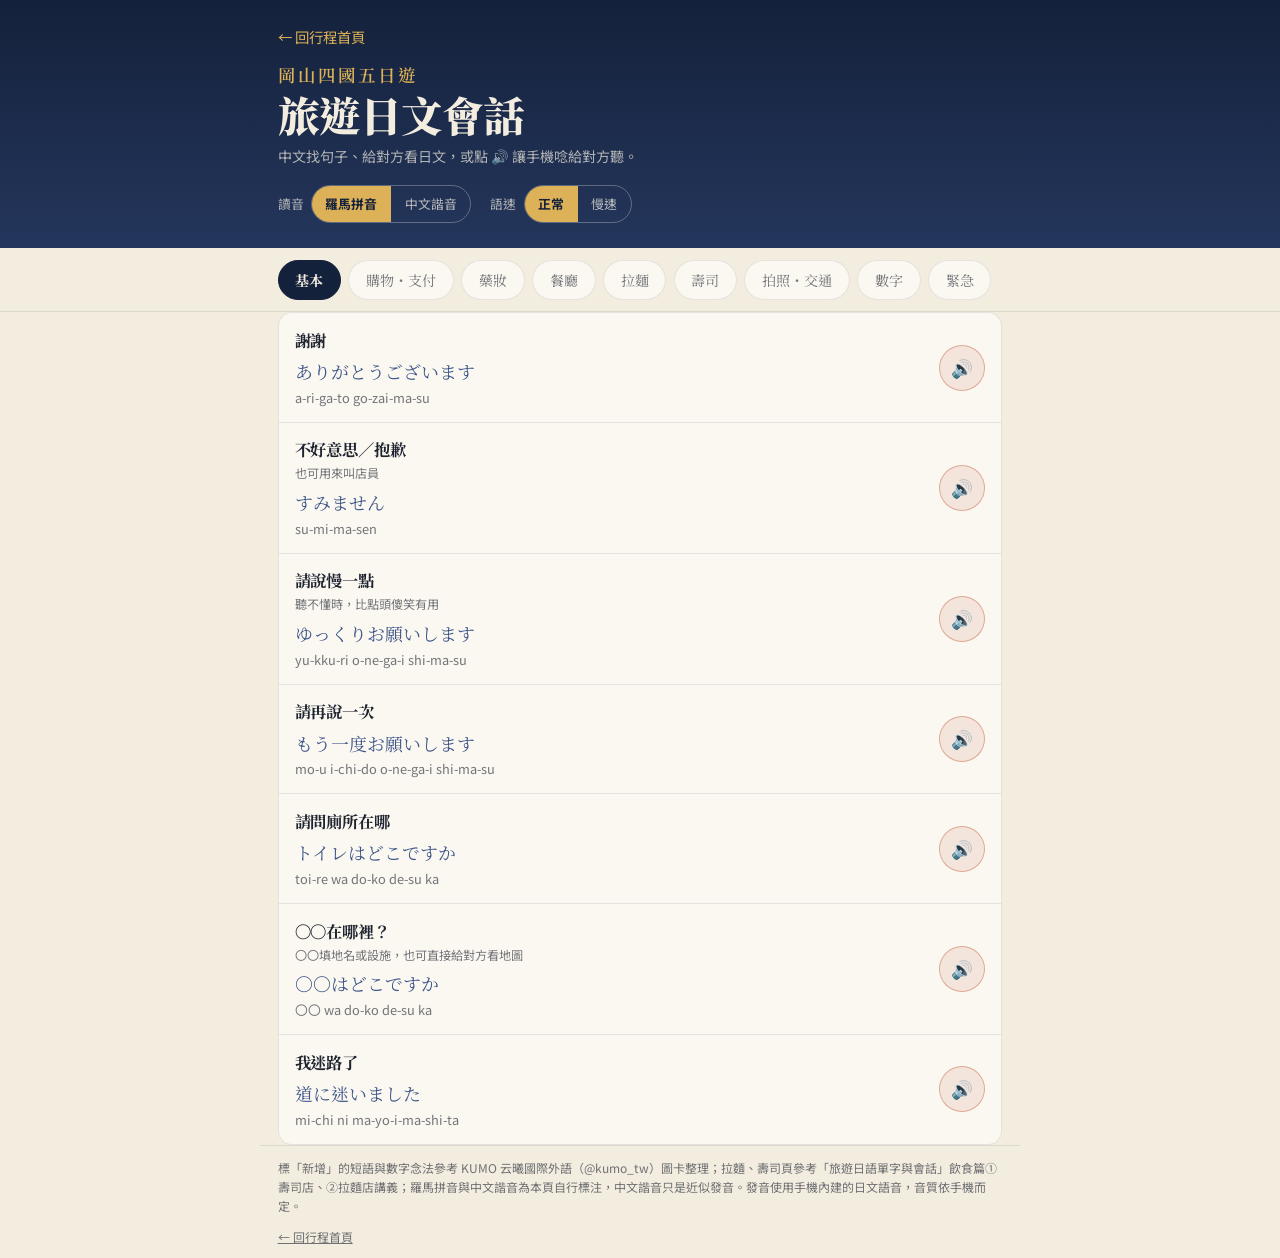
==== commit 9b662d30: "Update japanese.html" ====
--- a/japanese.html
+++ b/japanese.html
@@ -62,7 +62,7 @@
     min-height:36px; cursor:pointer; font-size:.8rem;
   }
   .seg button.on{ background:#DDB157; color:#14213B; font-weight:700; }
-  .seg button:focus-visible, .tab:focus-visible, .say:focus-visible, .num:focus-visible, .say-inline:focus-visible{
+  .seg button:focus-visible, .tab:focus-visible, .say:focus-visible, .num:focus-visible, .voc:focus-visible, .say-inline:focus-visible{
     outline:2px solid var(--kincha); outline-offset:2px;
   }
 
@@ -141,6 +141,28 @@
   .num.irr{ border-color:color-mix(in srgb, var(--momiji) 55%, transparent); }
   .num.irr .k{ color:var(--momiji); font-weight:700; }
   .num.playing .n, .num.playing .k, .num.playing .r{ color:#fff; }
+  /* 拉麵・壽司 菜單單字 */
+  .voc-grid{ display:grid; grid-template-columns:repeat(auto-fill,minmax(148px,1fr)); gap:.55rem; }
+  .voc{
+    display:flex; flex-direction:column; align-items:flex-start; gap:.05rem; text-align:left;
+    padding:.65rem .75rem; min-height:44px; border-radius:12px; cursor:pointer;
+    background:var(--card); border:1px solid var(--line); transition:transform .15s;
+  }
+  .voc:active{ transform:scale(.96); }
+  .voc .vz{ font-size:.78rem; color:var(--sub); }
+  .voc .k{ font-family:'Noto Serif TC',serif; font-size:1.08rem; font-weight:700; color:var(--ai-line); word-break:break-word; }
+  body.night-mode .voc .k{ color:#AFC0E3; }
+  .voc .r{ font-size:.72rem; color:var(--sub); }
+  .voc .vt{ margin-top:.25rem; font-size:.68rem; color:var(--matcha); border:1px solid currentColor; border-radius:4px; padding:0 .3rem; }
+  .voc.playing{ background:var(--momiji); border-color:var(--momiji); animation:pulse 1s ease-in-out infinite; }
+  .voc.playing span, .voc.playing .k{ color:#fff; }
+  .tip{
+    margin-top:1.6rem; padding:.9rem 1rem; border-radius:14px; font-size:.86rem;
+    background:color-mix(in srgb, var(--kincha) 12%, transparent); border:1px solid color-mix(in srgb, var(--kincha) 35%, transparent);
+  }
+  .tip-h{ display:block; font-family:'Noto Serif TC',serif; margin-bottom:.3rem; }
+  .tip ul{ margin:0; padding-left:1.1rem; }
+  .tip li{ margin:.25rem 0; }
   .say-inline{ border:0; background:none; padding:0 .15rem; cursor:pointer; color:var(--momiji); font-family:'Noto Serif TC',serif; border-radius:6px; }
 
   .notice{
@@ -189,16 +211,16 @@
 </header>
 
 <nav class="tabbar" aria-label="會話情境">
-  <div class="tabs" role="tablist"><button type="button" role="tab" class="tab on" id="t-basic" aria-controls="p-basic" aria-selected="true" data-k="basic">基本</button><button type="button" role="tab" class="tab" id="t-shop" aria-controls="p-shop" aria-selected="false" data-k="shop">購物・支付</button><button type="button" role="tab" class="tab" id="t-drug" aria-controls="p-drug" aria-selected="false" data-k="drug">藥妝</button><button type="button" role="tab" class="tab" id="t-food" aria-controls="p-food" aria-selected="false" data-k="food">餐廳</button><button type="button" role="tab" class="tab" id="t-move" aria-controls="p-move" aria-selected="false" data-k="move">拍照・交通</button><button type="button" role="tab" class="tab" id="t-num" aria-controls="p-num" aria-selected="false" data-k="num">數字</button><button type="button" role="tab" class="tab" id="t-sos" aria-controls="p-sos" aria-selected="false" data-k="sos">緊急</button></div>
+  <div class="tabs" role="tablist"><button type="button" role="tab" class="tab on" id="t-basic" aria-controls="p-basic" aria-selected="true" data-k="basic">基本</button><button type="button" role="tab" class="tab" id="t-shop" aria-controls="p-shop" aria-selected="false" data-k="shop">購物・支付</button><button type="button" role="tab" class="tab" id="t-drug" aria-controls="p-drug" aria-selected="false" data-k="drug">藥妝</button><button type="button" role="tab" class="tab" id="t-food" aria-controls="p-food" aria-selected="false" data-k="food">餐廳</button><button type="button" role="tab" class="tab" id="t-ramen" aria-controls="p-ramen" aria-selected="false" data-k="ramen">拉麵</button><button type="button" role="tab" class="tab" id="t-sushi" aria-controls="p-sushi" aria-selected="false" data-k="sushi">壽司</button><button type="button" role="tab" class="tab" id="t-move" aria-controls="p-move" aria-selected="false" data-k="move">拍照・交通</button><button type="button" role="tab" class="tab" id="t-num" aria-controls="p-num" aria-selected="false" data-k="num">數字</button><button type="button" role="tab" class="tab" id="t-sos" aria-controls="p-sos" aria-selected="false" data-k="sos">緊急</button></div>
 </nav>
 
 <main class="wrap">
   <div class="notice" id="ttsNotice" role="status"></div>
-  <section class="panel" role="tabpanel" id="p-basic" aria-labelledby="t-basic"><ul class="ph-list"><li class="ph"><div class="ph-main"><b class="ph-cn">謝謝</b><span class="ph-jp" lang="ja">ありがとうございます</span><span class="ph-read"><i class="ph-roma">a-ri-ga-to go-zai-ma-su</i><i class="ph-zh">阿哩嘎多 勾紮伊媽斯</i></span></div><button type="button" class="say" data-say="ありがとうございます" aria-label="播放：ありがとうございます">🔊</button></li><li class="ph"><div class="ph-main"><b class="ph-cn">不好意思／抱歉</b><small class="ph-note">也可用來叫店員</small><span class="ph-jp" lang="ja">すみません</span><span class="ph-read"><i class="ph-roma">su-mi-ma-sen</i><i class="ph-zh">斯咪媽線</i></span></div><button type="button" class="say" data-say="すみません" aria-label="播放：すみません">🔊</button></li><li class="ph"><div class="ph-main"><b class="ph-cn">請說慢一點</b><small class="ph-note">聽不懂時，比點頭傻笑有用</small><span class="ph-jp" lang="ja">ゆっくりお願いします</span><span class="ph-read"><i class="ph-roma">yu-kku-ri o-ne-ga-i shi-ma-su</i><i class="ph-zh">尤～哭哩 歐內嘎伊 西媽斯</i></span></div><button type="button" class="say" data-say="ゆっくりお願いします" aria-label="播放：ゆっくりお願いします">🔊</button></li><li class="ph"><div class="ph-main"><b class="ph-cn">請再說一次</b><span class="ph-jp" lang="ja">もう一度お願いします</span><span class="ph-read"><i class="ph-roma">mo-u i-chi-do o-ne-ga-i shi-ma-su</i><i class="ph-zh">謀～ 伊奇豆 歐內嘎伊 西媽斯</i></span></div><button type="button" class="say" data-say="もう一度お願いします" aria-label="播放：もう一度お願いします">🔊</button></li><li class="ph"><div class="ph-main"><b class="ph-cn">請問廁所在哪</b><span class="ph-jp" lang="ja">トイレはどこですか</span><span class="ph-read"><i class="ph-roma">toi-re wa do-ko de-su ka</i><i class="ph-zh">偷伊勒 哇 都口 爹斯 卡</i></span></div><button type="button" class="say" data-say="トイレはどこですか" aria-label="播放：トイレはどこですか">🔊</button></li><li class="ph"><div class="ph-main"><b class="ph-cn">〇〇在哪裡？</b><small class="ph-note">〇〇填地名或設施，也可直接給對方看地圖</small><span class="ph-jp" lang="ja">〇〇はどこですか</span><span class="ph-read"><i class="ph-roma">〇〇 wa do-ko de-su ka</i><i class="ph-zh">〇〇 哇 都口 爹斯 卡</i></span></div><button type="button" class="say" data-say="はどこですか" aria-label="播放：〇〇はどこですか">🔊</button></li><li class="ph"><div class="ph-main"><b class="ph-cn">我迷路了</b><span class="ph-jp" lang="ja">道に迷いました</span><span class="ph-read"><i class="ph-roma">mi-chi ni ma-yo-i-ma-shi-ta</i><i class="ph-zh">咪奇 你 媽有伊媽西他</i></span></div><button type="button" class="say" data-say="道に迷いました" aria-label="播放：道に迷いました">🔊</button></li></ul></section><section class="panel" role="tabpanel" id="p-shop" aria-labelledby="t-shop" hidden><ul class="ph-list"><li class="ph"><div class="ph-main"><b class="ph-cn">這個多少錢？</b><span class="ph-jp" lang="ja">これはいくらですか</span><span class="ph-read"><i class="ph-roma">ko-re wa i-ku-ra de-su ka</i><i class="ph-zh">口勒 哇 伊哭拉 爹斯 卡</i></span></div><button type="button" class="say" data-say="これはいくらですか" aria-label="播放：これはいくらですか">🔊</button></li><li class="ph"><div class="ph-main"><b class="ph-cn">這款有M尺寸嗎？</b><span class="ph-jp" lang="ja">これのMサイズはありますか</span><span class="ph-read"><i class="ph-roma">ko-re no e-mu sa-i-zu wa a-ri-ma-su ka</i><i class="ph-zh">口勒 諾 欸目 撒伊茲 哇 阿哩媽斯 卡</i></span></div><button type="button" class="say" data-say="これのMサイズはありますか" aria-label="播放：これのMサイズはありますか">🔊</button></li><li class="ph"><div class="ph-main"><b class="ph-cn">有其他顏色嗎？</b><span class="ph-jp" lang="ja">他の色はありますか</span><span class="ph-read"><i class="ph-roma">ho-ka no i-ro wa a-ri-ma-su ka</i><i class="ph-zh">齁卡 諾 伊摟 哇 阿哩媽斯 卡</i></span></div><button type="button" class="say" data-say="他の色はありますか" aria-label="播放：他の色はありますか">🔊</button></li><li class="ph"><div class="ph-main"><b class="ph-cn">這個可以試穿嗎？ <em class="ph-new">新增</em></b><span class="ph-jp" lang="ja">これ、試着してもいいですか</span><span class="ph-read"><i class="ph-roma">ko-re, shi-cha-ku shi-te mo i-i de-su ka</i><i class="ph-zh">口勒，西洽哭 西貼 謀 伊～ 爹斯 卡</i></span></div><button type="button" class="say" data-say="これ、試着してもいいですか" aria-label="播放：これ、試着してもいいですか">🔊</button></li><li class="ph"><div class="ph-main"><b class="ph-cn">請給我這個</b><span class="ph-jp" lang="ja">これをください</span><span class="ph-read"><i class="ph-roma">ko-re o ku-da-sa-i</i><i class="ph-zh">口勒 歐 哭搭撒伊</i></span></div><button type="button" class="say" data-say="これをください" aria-label="播放：これをください">🔊</button></li><li class="ph"><div class="ph-main"><b class="ph-cn">可以退稅嗎</b><span class="ph-jp" lang="ja">免税できますか</span><span class="ph-read"><i class="ph-roma">men-zei de-ki-ma-su ka</i><i class="ph-zh">面賊 爹ki媽斯 卡</i></span></div><button type="button" class="say" data-say="免税できますか" aria-label="播放：免税できますか">🔊</button></li><li class="ph"><div class="ph-main"><b class="ph-cn">我要辦免稅</b><small class="ph-note">結帳時說，店員會協助辦理</small><span class="ph-jp" lang="ja">免税でお願いします</span><span class="ph-read"><i class="ph-roma">men-zei de o-ne-ga-i shi-ma-su</i><i class="ph-zh">面賊 爹 歐內嘎伊 西媽斯</i></span></div><button type="button" class="say" data-say="免税でお願いします" aria-label="播放：免税でお願いします">🔊</button></li><li class="ph"><div class="ph-main"><b class="ph-cn">可以刷卡嗎</b><span class="ph-jp" lang="ja">カードは使えますか</span><span class="ph-read"><i class="ph-roma">ka-do wa tsu-ka-e-ma-su ka</i><i class="ph-zh">卡～都 哇 疵卡欸媽斯 卡</i></span><span class="ph-alt">也可以說：<span lang="ja">クレジットカードは使えますか</span> <i class="ph-roma">ku-re-ji-tto ka-do wa tsu-ka-e-ma-su ka</i><i class="ph-zh">哭勒基～拖 卡～都 哇 疵卡欸媽斯 卡</i> <button type="button" class="say say-sm" data-say="クレジットカードは使えますか" aria-label="播放：クレジットカードは使えますか">🔊</button></span></div><button type="button" class="say" data-say="カードは使えますか" aria-label="播放：カードは使えますか">🔊</button></li><li class="ph"><div class="ph-main"><b class="ph-cn">可以使用Suica嗎？</b><span class="ph-jp" lang="ja">Suicaは使えますか</span><span class="ph-read"><i class="ph-roma">su-i-ka wa tsu-ka-e-ma-su ka</i><i class="ph-zh">斯伊卡 哇 疵卡欸媽斯 卡</i></span></div><button type="button" class="say" data-say="Suicaは使えますか" aria-label="播放：Suicaは使えますか">🔊</button></li><li class="ph"><div class="ph-main"><b class="ph-cn">可以使用PayPay嗎？</b><span class="ph-jp" lang="ja">PayPayは使えますか</span><span class="ph-read"><i class="ph-roma">pe-i-pe-i wa tsu-ka-e-ma-su ka</i><i class="ph-zh">佩伊佩伊 哇 疵卡欸媽斯 卡</i></span></div><button type="button" class="say" data-say="PayPayは使えますか" aria-label="播放：PayPayは使えますか">🔊</button></li><li class="ph"><div class="ph-main"><b class="ph-cn">我要用現金付款</b><span class="ph-jp" lang="ja">現金で払います</span><span class="ph-read"><i class="ph-roma">gen-kin de ha-ra-i-ma-su</i><i class="ph-zh">根金 爹 哈拉伊媽斯</i></span></div><button type="button" class="say" data-say="現金で払います" aria-label="播放：現金で払います">🔊</button></li><li class="ph"><div class="ph-main"><b class="ph-cn">請用日圓結帳</b><small class="ph-note">刷卡跳出台幣/日圓選擇畫面前先講這句，避免被DCC動態貨幣轉換多收手續費</small><span class="ph-jp" lang="ja">日本円でお願いします</span><span class="ph-read"><i class="ph-roma">ni-hon-en de o-ne-ga-i shi-ma-su</i><i class="ph-zh">你轟恩 爹 歐內嘎伊 西媽斯</i></span></div><button type="button" class="say" data-say="日本円でお願いします" aria-label="播放：日本円でお願いします">🔊</button></li><li class="ph"><div class="ph-main"><b class="ph-cn">不需要購物袋</b><span class="ph-jp" lang="ja">袋はいりません</span><span class="ph-read"><i class="ph-roma">fu-ku-ro wa i-ri-ma-sen</i><i class="ph-zh">夫哭摟 哇 伊哩媽線</i></span></div><button type="button" class="say" data-say="袋はいりません" aria-label="播放：袋はいりません">🔊</button></li><li class="ph"><div class="ph-main"><b class="ph-cn">請給我收據</b><small class="ph-note">一般購物明細</small><span class="ph-jp" lang="ja">レシートをください</span><span class="ph-read"><i class="ph-roma">re-shi-to o ku-da-sa-i</i><i class="ph-zh">勒西～拖 歐 哭搭撒伊</i></span></div><button type="button" class="say" data-say="レシートをください" aria-label="播放：レシートをください">🔊</button></li><li class="ph"><div class="ph-main"><b class="ph-cn">請給我正式收據</b><small class="ph-note">公司報帳用，可能會問抬頭</small><span class="ph-jp" lang="ja">領収書をください</span><span class="ph-read"><i class="ph-roma">ryo-shu-sho o ku-da-sa-i</i><i class="ph-zh">溜～修休 歐 哭搭撒伊</i></span></div><button type="button" class="say" data-say="領収書をください" aria-label="播放：領収書をください">🔊</button></li></ul></section><section class="panel" role="tabpanel" id="p-drug" aria-labelledby="t-drug" hidden><ul class="ph-list"><li class="ph"><div class="ph-main"><b class="ph-cn">〇〇放在哪裡？</b><small class="ph-note">找不到商品時，搭配商品照片給店員看最快</small><span class="ph-jp" lang="ja">〇〇はどこにありますか</span><span class="ph-read"><i class="ph-roma">〇〇 wa do-ko ni a-ri-ma-su ka</i><i class="ph-zh">〇〇 哇 都口 你 阿哩媽斯 卡</i></span></div><button type="button" class="say" data-say="はどこにありますか" aria-label="播放：〇〇はどこにありますか">🔊</button></li><li class="ph"><div class="ph-main"><b class="ph-cn">這個對〇〇有效嗎？</b><span class="ph-jp" lang="ja">これは〇〇に効きますか</span><span class="ph-read"><i class="ph-roma">ko-re wa 〇〇 ni ki-ki-ma-su ka</i><i class="ph-zh">口勒 哇 〇〇 你 key-key媽斯 卡</i></span></div><button type="button" class="say" data-say="これはに効きますか" aria-label="播放：これは〇〇に効きますか">🔊</button></li><li class="ph"><div class="ph-main"><b class="ph-cn">可以試用嗎？</b><small class="ph-note">試用前先問是基本禮貌</small><span class="ph-jp" lang="ja">試してもいいですか</span><span class="ph-read"><i class="ph-roma">ta-me-shi-te mo i-i de-su ka</i><i class="ph-zh">他妹西貼 謀 伊～ 爹斯 卡</i></span></div><button type="button" class="say" data-say="試してもいいですか" aria-label="播放：試してもいいですか">🔊</button></li><li class="ph"><div class="ph-main"><b class="ph-cn">有更便宜的嗎？</b><span class="ph-jp" lang="ja">もっと安いものはありますか</span><span class="ph-read"><i class="ph-roma">mo-tto ya-su-i mo-no wa a-ri-ma-su ka</i><i class="ph-zh">謀～拖 呀斯伊 謀諾 哇 阿哩媽斯 卡</i></span></div><button type="button" class="say" data-say="もっと安いものはありますか" aria-label="播放：もっと安いものはありますか">🔊</button></li></ul></section><section class="panel" role="tabpanel" id="p-food" aria-labelledby="t-food" hidden><ul class="ph-list"><li class="ph"><div class="ph-main"><b class="ph-cn">沒有預約，現在可以進去嗎？ <em class="ph-new">新增</em></b><span class="ph-jp" lang="ja">予約していないんですが、入れますか</span><span class="ph-read"><i class="ph-roma">yo-ya-ku shi-te i-na-in de-su ga, ha-i-re-ma-su ka</i><i class="ph-zh">優呀哭 西貼 伊南 爹斯嘎，哈伊勒媽斯 卡</i></span></div><button type="button" class="say" data-say="予約していないんですが、入れますか" aria-label="播放：予約していないんですが、入れますか">🔊</button></li><li class="ph"><div class="ph-main"><b class="ph-cn">（店員問）請問幾位？</b><small class="ph-note">聽到這句就回下一句，或直接比手指</small><span class="ph-jp" lang="ja">何名様ですか</span><span class="ph-read"><i class="ph-roma">nan-mei-sa-ma de-su ka</i><i class="ph-zh">南妹撒媽 爹斯 卡</i></span></div><button type="button" class="say" data-say="何名様ですか" aria-label="播放：何名様ですか">🔊</button></li><li class="ph"><div class="ph-main"><b class="ph-cn">兩位</b><span class="ph-jp" lang="ja">二人です</span><span class="ph-read"><i class="ph-roma">fu-ta-ri de-su</i><i class="ph-zh">夫他哩 爹斯</i></span></div><button type="button" class="say" data-say="二人です" aria-label="播放：二人です">🔊</button></li><li class="ph"><div class="ph-main"><b class="ph-cn">吧台座位也可以 <em class="ph-new">新增</em></b><span class="ph-jp" lang="ja">カウンター席でも大丈夫です</span><span class="ph-read"><i class="ph-roma">ka-un-ta se-ki de-mo dai-jo-bu de-su</i><i class="ph-zh">卡溫他～ 誰ki 爹謀 搭伊久～布 爹斯</i></span></div><button type="button" class="say" data-say="カウンター席でも大丈夫です" aria-label="播放：カウンター席でも大丈夫です">🔊</button></li><li class="ph"><div class="ph-main"><b class="ph-cn">要等多久？ <em class="ph-new">新增</em></b><small class="ph-note">排隊名店用得到</small><span class="ph-jp" lang="ja">どのくらい待ちますか</span><span class="ph-read"><i class="ph-roma">do-no ku-ra-i ma-chi-ma-su ka</i><i class="ph-zh">都諾 哭拉伊 媽奇媽斯 卡</i></span></div><button type="button" class="say" data-say="どのくらい待ちますか" aria-label="播放：どのくらい待ちますか">🔊</button></li><li class="ph"><div class="ph-main"><b class="ph-cn">有什麼推薦的料理？</b><span class="ph-jp" lang="ja">おすすめは何ですか</span><span class="ph-read"><i class="ph-roma">o-su-su-me wa nan de-su ka</i><i class="ph-zh">歐斯斯妹 哇 南 爹斯 卡</i></span></div><button type="button" class="say" data-say="おすすめは何ですか" aria-label="播放：おすすめは何ですか">🔊</button></li><li class="ph"><div class="ph-main"><b class="ph-cn">我要這個，麻煩你了</b><span class="ph-jp" lang="ja">これをお願いします</span><span class="ph-read"><i class="ph-roma">ko-re o o-ne-ga-i shi-ma-su</i><i class="ph-zh">口勒 歐 歐內嘎伊 西媽斯</i></span></div><button type="button" class="say" data-say="これをお願いします" aria-label="播放：これをお願いします">🔊</button></li><li class="ph"><div class="ph-main"><b class="ph-cn">這是什麼？</b><span class="ph-jp" lang="ja">これは何ですか</span><span class="ph-read"><i class="ph-roma">ko-re wa nan de-su ka</i><i class="ph-zh">口勒 哇 南 爹斯 卡</i></span></div><button type="button" class="say" data-say="これは何ですか" aria-label="播放：これは何ですか">🔊</button></li><li class="ph"><div class="ph-main"><b class="ph-cn">請給我水</b><span class="ph-jp" lang="ja">お水をください</span><span class="ph-read"><i class="ph-roma">o-mi-zu o ku-da-sa-i</i><i class="ph-zh">歐咪茲 歐 哭搭撒伊</i></span></div><button type="button" class="say" data-say="お水をください" aria-label="播放：お水をください">🔊</button></li><li class="ph"><div class="ph-main"><b class="ph-cn">有英文菜單嗎？</b><span class="ph-jp" lang="ja">英語のメニューはありますか</span><span class="ph-read"><i class="ph-roma">ei-go no me-nyu wa a-ri-ma-su ka</i><i class="ph-zh">欸伊勾 諾 妹扭 哇 阿哩媽斯 卡</i></span></div><button type="button" class="say" data-say="英語のメニューはありますか" aria-label="播放：英語のメニューはありますか">🔊</button></li><li class="ph"><div class="ph-main"><b class="ph-cn">我對〇〇過敏</b><small class="ph-note">〇〇填入食物名稱</small><span class="ph-jp" lang="ja">〇〇アレルギーがあります</span><span class="ph-read"><i class="ph-roma">〇〇 a-re-ru-gi ga a-ri-ma-su</i><i class="ph-zh">〇〇 阿勒嚕gi 嘎 阿哩媽斯</i></span></div><button type="button" class="say" data-say="アレルギーがあります" aria-label="播放：〇〇アレルギーがあります">🔊</button></li><li class="ph"><div class="ph-main"><b class="ph-cn">我要外帶</b><span class="ph-jp" lang="ja">持ち帰りでお願いします</span><span class="ph-read"><i class="ph-roma">mo-chi-ka-e-ri de o-ne-ga-i shi-ma-su</i><i class="ph-zh">謀奇卡欸哩 爹 歐內嘎伊 西媽斯</i></span></div><button type="button" class="say" data-say="持ち帰りでお願いします" aria-label="播放：持ち帰りでお願いします">🔊</button></li><li class="ph"><div class="ph-main"><b class="ph-cn">麻煩結帳</b><span class="ph-jp" lang="ja">お会計をお願いします</span><span class="ph-read"><i class="ph-roma">o-ka-i-ke-i o o-ne-ga-i shi-ma-su</i><i class="ph-zh">歐卡伊K 歐 歐內嘎伊 西媽斯</i></span></div><button type="button" class="say" data-say="お会計をお願いします" aria-label="播放：お会計をお願いします">🔊</button></li><li class="ph"><div class="ph-main"><b class="ph-cn">可以分開結帳嗎？</b><span class="ph-jp" lang="ja">別々に払えますか</span><span class="ph-read"><i class="ph-roma">be-tsu-be-tsu ni ha-ra-e-ma-su ka</i><i class="ph-zh">杯疵杯疵 你 哈拉欸媽斯 卡</i></span></div><button type="button" class="say" data-say="別々に払えますか" aria-label="播放：別々に払えますか">🔊</button></li></ul></section><section class="panel" role="tabpanel" id="p-move" aria-labelledby="t-move" hidden><h3 class="ph-sub">拍照</h3><ul class="ph-list"><li class="ph"><div class="ph-main"><b class="ph-cn">不好意思，可以幫我拍張照嗎？ <em class="ph-new">新增</em></b><span class="ph-jp" lang="ja">すみません、写真を撮ってもらえますか</span><span class="ph-read"><i class="ph-roma">su-mi-ma-sen, sha-shin o to-tte mo-ra-e-ma-su ka</i><i class="ph-zh">斯咪媽線，蝦芯 歐 偷～貼 謀拉欸媽斯 卡</i></span></div><button type="button" class="say" data-say="すみません、写真を撮ってもらえますか" aria-label="播放：すみません、写真を撮ってもらえますか">🔊</button></li><li class="ph"><div class="ph-main"><b class="ph-cn">可以再幫我拍一張直的嗎？ <em class="ph-new">新增</em></b><span class="ph-jp" lang="ja">縦で、もう一枚お願いできますか</span><span class="ph-read"><i class="ph-roma">ta-te de, mo-u i-chi-ma-i o-ne-ga-i de-ki-ma-su ka</i><i class="ph-zh">他貼 爹，謀～ 伊奇媽伊 歐內嘎伊 爹ki媽斯 卡</i></span></div><button type="button" class="say" data-say="縦で、もう一枚お願いできますか" aria-label="播放：縦で、もう一枚お願いできますか">🔊</button></li></ul><h3 class="ph-sub">電車</h3><ul class="ph-list"><li class="ph"><div class="ph-main"><b class="ph-cn">我想去這裡，請問要搭哪班車？ <em class="ph-new">新增</em></b><small class="ph-note">搭配手機地圖給對方看</small><span class="ph-jp" lang="ja">ここに行きたいんですが、どの電車に乗ればいいですか</span><span class="ph-read"><i class="ph-roma">ko-ko ni i-ki-ta-in de-su ga, do-no den-sha ni no-re-ba i-i de-su ka</i><i class="ph-zh">口口 你 伊ki他伊恩 爹斯嘎，都諾 電蝦 你 諾勒巴 伊～ 爹斯 卡</i></span></div><button type="button" class="say" data-say="ここに行きたいんですが、どの電車に乗ればいいですか" aria-label="播放：ここに行きたいんですが、どの電車に乗ればいいですか">🔊</button></li><li class="ph"><div class="ph-main"><b class="ph-cn">我在這裡下車就可以嗎？ <em class="ph-new">新增</em></b><span class="ph-jp" lang="ja">ここで降りればいいですか</span><span class="ph-read"><i class="ph-roma">ko-ko de o-ri-re-ba i-i de-su ka</i><i class="ph-zh">口口 爹 歐哩勒巴 伊～ 爹斯 卡</i></span></div><button type="button" class="say" data-say="ここで降りればいいですか" aria-label="播放：ここで降りればいいですか">🔊</button></li></ul><h3 class="ph-sub">計程車</h3><ul class="ph-list"><li class="ph"><div class="ph-main"><b class="ph-cn">麻煩到〇〇 <em class="ph-new">新增</em></b><small class="ph-note">〇〇填目的地</small><span class="ph-jp" lang="ja">〇〇までお願いします</span><span class="ph-read"><i class="ph-roma">〇〇 ma-de o-ne-ga-i shi-ma-su</i><i class="ph-zh">〇〇 媽爹 歐內嘎伊 西媽斯</i></span></div><button type="button" class="say" data-say="までお願いします" aria-label="播放：〇〇までお願いします">🔊</button></li><li class="ph"><div class="ph-main"><b class="ph-cn">麻煩到這個地址 <em class="ph-new">新增</em></b><small class="ph-note">搭配出示飯店地址</small><span class="ph-jp" lang="ja">この住所までお願いします</span><span class="ph-read"><i class="ph-roma">ko-no ju-sho ma-de o-ne-ga-i shi-ma-su</i><i class="ph-zh">口諾 啾休 媽爹 歐內嘎伊 西媽斯</i></span></div><button type="button" class="say" data-say="この住所までお願いします" aria-label="播放：この住所までお願いします">🔊</button></li><li class="ph"><div class="ph-main"><b class="ph-cn">請看地圖 <em class="ph-new">新增</em></b><span class="ph-jp" lang="ja">この地図を見てください</span><span class="ph-read"><i class="ph-roma">ko-no chi-zu o mi-te ku-da-sa-i</i><i class="ph-zh">口諾 奇茲 歐 咪貼 哭搭撒伊</i></span></div><button type="button" class="say" data-say="この地図を見てください" aria-label="播放：この地図を見てください">🔊</button></li><li class="ph"><div class="ph-main"><b class="ph-cn">到〇〇大約要幾分鐘？ <em class="ph-new">新增</em></b><span class="ph-jp" lang="ja">〇〇まで何分くらいかかりますか</span><span class="ph-read"><i class="ph-roma">〇〇 ma-de nan-pun ku-ra-i ka-ka-ri-ma-su ka</i><i class="ph-zh">〇〇 媽爹 南噴 哭拉伊 卡卡哩媽斯 卡</i></span></div><button type="button" class="say" data-say="まで何分くらいかかりますか" aria-label="播放：〇〇まで何分くらいかかりますか">🔊</button></li><li class="ph"><div class="ph-main"><b class="ph-cn">到〇〇大約多少錢？ <em class="ph-new">新增</em></b><span class="ph-jp" lang="ja">〇〇までいくらくらいかかりますか</span><span class="ph-read"><i class="ph-roma">〇〇 ma-de i-ku-ra ku-ra-i ka-ka-ri-ma-su ka</i><i class="ph-zh">〇〇 媽爹 伊哭拉 哭拉伊 卡卡哩媽斯 卡</i></span></div><button type="button" class="say" data-say="までいくらくらいかかりますか" aria-label="播放：〇〇までいくらくらいかかりますか">🔊</button></li><li class="ph"><div class="ph-main"><b class="ph-cn">可以幫我開後車廂嗎？ <em class="ph-new">新增</em></b><span class="ph-jp" lang="ja">トランクを開けてもらえますか</span><span class="ph-read"><i class="ph-roma">to-ran-ku o a-ke-te mo-ra-e-ma-su ka</i><i class="ph-zh">偷蘭哭 歐 阿K貼 謀拉欸媽斯 卡</i></span></div><button type="button" class="say" data-say="トランクを開けてもらえますか" aria-label="播放：トランクを開けてもらえますか">🔊</button></li><li class="ph"><div class="ph-main"><b class="ph-cn">在附近就可以 <em class="ph-new">新增</em></b><span class="ph-jp" lang="ja">この辺でいいです</span><span class="ph-read"><i class="ph-roma">ko-no hen de i-i de-su</i><i class="ph-zh">口諾 嘿恩 爹 伊～ 爹斯</i></span></div><button type="button" class="say" data-say="この辺でいいです" aria-label="播放：この辺でいいです">🔊</button></li><li class="ph"><div class="ph-main"><b class="ph-cn">請在這裡停 <em class="ph-new">新增</em></b><span class="ph-jp" lang="ja">ここで止めてください</span><span class="ph-read"><i class="ph-roma">ko-ko de to-me-te ku-da-sa-i</i><i class="ph-zh">口口 爹 偷妹貼 哭搭撒伊</i></span></div><button type="button" class="say" data-say="ここで止めてください" aria-label="播放：ここで止めてください">🔊</button></li><li class="ph"><div class="ph-main"><b class="ph-cn">不用找錢了 <em class="ph-new">新增</em></b><span class="ph-jp" lang="ja">お釣りは結構です</span><span class="ph-read"><i class="ph-roma">o-tsu-ri wa ke-kko de-su</i><i class="ph-zh">歐疵哩 哇 K～口 爹斯</i></span></div><button type="button" class="say" data-say="お釣りは結構です" aria-label="播放：お釣りは結構です">🔊</button></li></ul><h3 class="ph-sub">行李</h3><ul class="ph-list"><li class="ph"><div class="ph-main"><b class="ph-cn">可以幫我寄放行李嗎？ <em class="ph-new">新增</em></b><small class="ph-note">退房後到集合前有空檔時</small><span class="ph-jp" lang="ja">荷物を預かってもらえますか</span><span class="ph-read"><i class="ph-roma">ni-mo-tsu o a-zu-ka-tte mo-ra-e-ma-su ka</i><i class="ph-zh">你謀疵 歐 阿茲卡～貼 謀拉欸媽斯 卡</i></span></div><button type="button" class="say" data-say="荷物を預かってもらえますか" aria-label="播放：荷物を預かってもらえますか">🔊</button></li></ul></section><section class="panel" role="tabpanel" id="p-num" aria-labelledby="t-num" hidden><p class="num-tip">點任何一格就會唸出來。<b class="irr-dot">紅色</b>是會變音的，聽價格時最容易聽錯。</p><h3 class="ph-sub">0～10</h3><div class="num-grid"><button type="button" class="num say-cell" data-say="ゼロ" aria-label="播放 0 ゼロ"><span class="n">0</span><span class="k" lang="ja">ゼロ</span><span class="r"><i class="ph-roma">ze-ro</i><i class="ph-zh">賊摟</i></span></button><button type="button" class="num say-cell" data-say="いち" aria-label="播放 1 いち"><span class="n">1</span><span class="k" lang="ja">いち</span><span class="r"><i class="ph-roma">i-chi</i><i class="ph-zh">伊奇</i></span></button><button type="button" class="num say-cell" data-say="に" aria-label="播放 2 に"><span class="n">2</span><span class="k" lang="ja">に</span><span class="r"><i class="ph-roma">ni</i><i class="ph-zh">你</i></span></button><button type="button" class="num say-cell" data-say="さん" aria-label="播放 3 さん"><span class="n">3</span><span class="k" lang="ja">さん</span><span class="r"><i class="ph-roma">san</i><i class="ph-zh">散</i></span></button><button type="button" class="num say-cell" data-say="よん" aria-label="播放 4 よん"><span class="n">4</span><span class="k" lang="ja">よん</span><span class="r"><i class="ph-roma">yon</i><i class="ph-zh">勇</i></span></button><button type="button" class="num say-cell" data-say="ご" aria-label="播放 5 ご"><span class="n">5</span><span class="k" lang="ja">ご</span><span class="r"><i class="ph-roma">go</i><i class="ph-zh">勾</i></span></button><button type="button" class="num say-cell" data-say="ろく" aria-label="播放 6 ろく"><span class="n">6</span><span class="k" lang="ja">ろく</span><span class="r"><i class="ph-roma">ro-ku</i><i class="ph-zh">摟哭</i></span></button><button type="button" class="num say-cell" data-say="なな" aria-label="播放 7 なな"><span class="n">7</span><span class="k" lang="ja">なな</span><span class="r"><i class="ph-roma">na-na</i><i class="ph-zh">那那</i></span></button><button type="button" class="num say-cell" data-say="はち" aria-label="播放 8 はち"><span class="n">8</span><span class="k" lang="ja">はち</span><span class="r"><i class="ph-roma">ha-chi</i><i class="ph-zh">哈奇</i></span></button><button type="button" class="num say-cell" data-say="きゅう" aria-label="播放 9 きゅう"><span class="n">9</span><span class="k" lang="ja">きゅう</span><span class="r"><i class="ph-roma">kyu</i><i class="ph-zh">Q～</i></span></button><button type="button" class="num say-cell" data-say="じゅう" aria-label="播放 10 じゅう"><span class="n">10</span><span class="k" lang="ja">じゅう</span><span class="r"><i class="ph-roma">ju</i><i class="ph-zh">啾～</i></span></button></div><h3 class="ph-sub">百（ひゃく）</h3><div class="num-grid"><button type="button" class="num say-cell" data-say="ひゃく" aria-label="播放 100 ひゃく"><span class="n">100</span><span class="k" lang="ja">ひゃく</span><span class="r"><i class="ph-roma">hya-ku</i><i class="ph-zh">嘿呀哭</i></span></button><button type="button" class="num say-cell" data-say="にひゃく" aria-label="播放 200 にひゃく"><span class="n">200</span><span class="k" lang="ja">にひゃく</span><span class="r"><i class="ph-roma">ni-hya-ku</i><i class="ph-zh">你 嘿呀哭</i></span></button><button type="button" class="num say-cell irr" data-say="さんびゃく" aria-label="播放 300 さんびゃく"><span class="n">300</span><span class="k" lang="ja">さんびゃく</span><span class="r"><i class="ph-roma">san-bya-ku</i><i class="ph-zh">散 逼呀哭</i></span></button><button type="button" class="num say-cell" data-say="よんひゃく" aria-label="播放 400 よんひゃく"><span class="n">400</span><span class="k" lang="ja">よんひゃく</span><span class="r"><i class="ph-roma">yon-hya-ku</i><i class="ph-zh">勇 嘿呀哭</i></span></button><button type="button" class="num say-cell" data-say="ごひゃく" aria-label="播放 500 ごひゃく"><span class="n">500</span><span class="k" lang="ja">ごひゃく</span><span class="r"><i class="ph-roma">go-hya-ku</i><i class="ph-zh">勾 嘿呀哭</i></span></button><button type="button" class="num say-cell irr" data-say="ろっぴゃく" aria-label="播放 600 ろっぴゃく"><span class="n">600</span><span class="k" lang="ja">ろっぴゃく</span><span class="r"><i class="ph-roma">ro-ppya-ku</i><i class="ph-zh">摟～ 逼呀哭</i></span></button><button type="button" class="num say-cell" data-say="ななひゃく" aria-label="播放 700 ななひゃく"><span class="n">700</span><span class="k" lang="ja">ななひゃく</span><span class="r"><i class="ph-roma">na-na-hya-ku</i><i class="ph-zh">那那 嘿呀哭</i></span></button><button type="button" class="num say-cell irr" data-say="はっぴゃく" aria-label="播放 800 はっぴゃく"><span class="n">800</span><span class="k" lang="ja">はっぴゃく</span><span class="r"><i class="ph-roma">ha-ppya-ku</i><i class="ph-zh">哈～ 逼呀哭</i></span></button><button type="button" class="num say-cell" data-say="きゅうひゃく" aria-label="播放 900 きゅうひゃく"><span class="n">900</span><span class="k" lang="ja">きゅうひゃく</span><span class="r"><i class="ph-roma">kyu-hya-ku</i><i class="ph-zh">Q～ 嘿呀哭</i></span></button></div><h3 class="ph-sub">千（せん）</h3><div class="num-grid"><button type="button" class="num say-cell" data-say="せん" aria-label="播放 1,000 せん"><span class="n">1,000</span><span class="k" lang="ja">せん</span><span class="r"><i class="ph-roma">sen</i><i class="ph-zh">誰恩</i></span></button><button type="button" class="num say-cell" data-say="にせん" aria-label="播放 2,000 にせん"><span class="n">2,000</span><span class="k" lang="ja">にせん</span><span class="r"><i class="ph-roma">ni-sen</i><i class="ph-zh">你 誰恩</i></span></button><button type="button" class="num say-cell irr" data-say="さんぜん" aria-label="播放 3,000 さんぜん"><span class="n">3,000</span><span class="k" lang="ja">さんぜん</span><span class="r"><i class="ph-roma">san-zen</i><i class="ph-zh">散 賊恩</i></span></button><button type="button" class="num say-cell" data-say="よんせん" aria-label="播放 4,000 よんせん"><span class="n">4,000</span><span class="k" lang="ja">よんせん</span><span class="r"><i class="ph-roma">yon-sen</i><i class="ph-zh">勇 誰恩</i></span></button><button type="button" class="num say-cell" data-say="ごせん" aria-label="播放 5,000 ごせん"><span class="n">5,000</span><span class="k" lang="ja">ごせん</span><span class="r"><i class="ph-roma">go-sen</i><i class="ph-zh">勾 誰恩</i></span></button><button type="button" class="num say-cell" data-say="ろくせん" aria-label="播放 6,000 ろくせん"><span class="n">6,000</span><span class="k" lang="ja">ろくせん</span><span class="r"><i class="ph-roma">ro-ku-sen</i><i class="ph-zh">摟哭 誰恩</i></span></button><button type="button" class="num say-cell" data-say="ななせん" aria-label="播放 7,000 ななせん"><span class="n">7,000</span><span class="k" lang="ja">ななせん</span><span class="r"><i class="ph-roma">na-na-sen</i><i class="ph-zh">那那 誰恩</i></span></button><button type="button" class="num say-cell irr" data-say="はっせん" aria-label="播放 8,000 はっせん"><span class="n">8,000</span><span class="k" lang="ja">はっせん</span><span class="r"><i class="ph-roma">ha-ssen</i><i class="ph-zh">哈～ 誰恩</i></span></button><button type="button" class="num say-cell" data-say="きゅうせん" aria-label="播放 9,000 きゅうせん"><span class="n">9,000</span><span class="k" lang="ja">きゅうせん</span><span class="r"><i class="ph-roma">kyu-sen</i><i class="ph-zh">Q～ 誰恩</i></span></button></div><h3 class="ph-sub">萬（まん）</h3><div class="num-grid"><button type="button" class="num say-cell" data-say="いちまん" aria-label="播放 10,000 いちまん"><span class="n">10,000</span><span class="k" lang="ja">いちまん</span><span class="r"><i class="ph-roma">i-chi-man</i><i class="ph-zh">伊奇 慢</i></span></button><button type="button" class="num say-cell" data-say="にまん" aria-label="播放 20,000 にまん"><span class="n">20,000</span><span class="k" lang="ja">にまん</span><span class="r"><i class="ph-roma">ni-man</i><i class="ph-zh">你 慢</i></span></button><button type="button" class="num say-cell" data-say="さんまん" aria-label="播放 30,000 さんまん"><span class="n">30,000</span><span class="k" lang="ja">さんまん</span><span class="r"><i class="ph-roma">san-man</i><i class="ph-zh">散 慢</i></span></button><button type="button" class="num say-cell" data-say="よんまん" aria-label="播放 40,000 よんまん"><span class="n">40,000</span><span class="k" lang="ja">よんまん</span><span class="r"><i class="ph-roma">yon-man</i><i class="ph-zh">勇 慢</i></span></button></div><p class="num-tip">金額後面加「円（えん en）」，例如 ¥1,500＝<button type="button" class="say-inline" data-say="せんごひゃくえん" lang="ja">せんごひゃくえん 🔊</button></p></section><section class="panel" role="tabpanel" id="p-sos" aria-labelledby="t-sos" hidden><ul class="ph-list"><li class="ph"><div class="ph-main"><b class="ph-cn">我身體不舒服</b><span class="ph-jp" lang="ja">気分が悪いです</span><span class="ph-read"><i class="ph-roma">ki-bun ga wa-ru-i de-su</i><i class="ph-zh">ki布恩 嘎 哇嚕伊 爹斯</i></span></div><button type="button" class="say" data-say="気分が悪いです" aria-label="播放：気分が悪いです">🔊</button></li><li class="ph"><div class="ph-main"><b class="ph-cn">我肚子痛</b><span class="ph-jp" lang="ja">お腹が痛いです</span><span class="ph-read"><i class="ph-roma">o-na-ka ga i-ta-i de-su</i><i class="ph-zh">歐那卡 嘎 伊他伊 爹斯</i></span></div><button type="button" class="say" data-say="お腹が痛いです" aria-label="播放：お腹が痛いです">🔊</button></li><li class="ph"><div class="ph-main"><b class="ph-cn">我頭痛</b><span class="ph-jp" lang="ja">頭が痛いです</span><span class="ph-read"><i class="ph-roma">a-ta-ma ga i-ta-i de-su</i><i class="ph-zh">阿他媽 嘎 伊他伊 爹斯</i></span></div><button type="button" class="say" data-say="頭が痛いです" aria-label="播放：頭が痛いです">🔊</button></li><li class="ph"><div class="ph-main"><b class="ph-cn">請問藥局在哪</b><span class="ph-jp" lang="ja">薬局はどこですか</span><span class="ph-read"><i class="ph-roma">ya-kkyo-ku wa do-ko de-su ka</i><i class="ph-zh">呀～叫哭 哇 都口 爹斯 卡</i></span></div><button type="button" class="say" data-say="薬局はどこですか" aria-label="播放：薬局はどこですか">🔊</button></li><li class="ph"><div class="ph-main"><b class="ph-cn">請帶我去醫院</b><span class="ph-jp" lang="ja">病院に連れて行ってください</span><span class="ph-read"><i class="ph-roma">byo-in ni tsu-re-te i-tte ku-da-sa-i</i><i class="ph-zh">比歐～因 你 疵勒貼 伊～貼 哭搭撒伊</i></span></div><button type="button" class="say" data-say="病院に連れて行ってください" aria-label="播放：病院に連れて行ってください">🔊</button></li><li class="ph"><div class="ph-main"><b class="ph-cn">請幫我叫救護車</b><span class="ph-jp" lang="ja">救急車を呼んでください</span><span class="ph-read"><i class="ph-roma">kyu-kyu-sha o yo-n-de ku-da-sa-i</i><i class="ph-zh">Q～Q～蝦 歐 有恩爹 哭搭撒伊</i></span></div><button type="button" class="say" data-say="救急車を呼んでください" aria-label="播放：救急車を呼んでください">🔊</button></li><li class="ph"><div class="ph-main"><b class="ph-cn">我要叫警察 <em class="ph-new">新增</em></b><span class="ph-jp" lang="ja">警察を呼びます</span><span class="ph-read"><i class="ph-roma">ke-i-sa-tsu o yo-bi-ma-su</i><i class="ph-zh">K伊撒疵 歐 有逼媽斯</i></span></div><button type="button" class="say" data-say="警察を呼びます" aria-label="播放：警察を呼びます">🔊</button></li><li class="ph"><div class="ph-main"><b class="ph-cn">我是台灣人</b><small class="ph-note">可搭配出示護照</small><span class="ph-jp" lang="ja">台湾人です</span><span class="ph-read"><i class="ph-roma">tai-wan-jin de-su</i><i class="ph-zh">他伊灣金 爹斯</i></span><span class="ph-alt">也可以說：<span lang="ja">台湾から来ました</span> <i class="ph-roma">tai-wan ka-ra ki-ma-shi-ta</i><i class="ph-zh">他伊灣 卡拉 ki媽西他</i> <button type="button" class="say say-sm" data-say="台湾から来ました" aria-label="播放：台湾から来ました">🔊</button></span></div><button type="button" class="say" data-say="台湾人です" aria-label="播放：台湾人です">🔊</button></li></ul></section>
+  <section class="panel" role="tabpanel" id="p-basic" aria-labelledby="t-basic"><ul class="ph-list"><li class="ph"><div class="ph-main"><b class="ph-cn">謝謝</b><span class="ph-jp" lang="ja">ありがとうございます</span><span class="ph-read"><i class="ph-roma">a-ri-ga-to go-zai-ma-su</i><i class="ph-zh">阿哩嘎多 勾紮伊媽斯</i></span></div><button type="button" class="say" data-say="ありがとうございます" aria-label="播放：ありがとうございます">🔊</button></li><li class="ph"><div class="ph-main"><b class="ph-cn">不好意思／抱歉</b><small class="ph-note">也可用來叫店員</small><span class="ph-jp" lang="ja">すみません</span><span class="ph-read"><i class="ph-roma">su-mi-ma-sen</i><i class="ph-zh">斯咪媽線</i></span></div><button type="button" class="say" data-say="すみません" aria-label="播放：すみません">🔊</button></li><li class="ph"><div class="ph-main"><b class="ph-cn">請說慢一點</b><small class="ph-note">聽不懂時，比點頭傻笑有用</small><span class="ph-jp" lang="ja">ゆっくりお願いします</span><span class="ph-read"><i class="ph-roma">yu-kku-ri o-ne-ga-i shi-ma-su</i><i class="ph-zh">尤～哭哩 歐內嘎伊 西媽斯</i></span></div><button type="button" class="say" data-say="ゆっくりお願いします" aria-label="播放：ゆっくりお願いします">🔊</button></li><li class="ph"><div class="ph-main"><b class="ph-cn">請再說一次</b><span class="ph-jp" lang="ja">もう一度お願いします</span><span class="ph-read"><i class="ph-roma">mo-u i-chi-do o-ne-ga-i shi-ma-su</i><i class="ph-zh">謀～ 伊奇豆 歐內嘎伊 西媽斯</i></span></div><button type="button" class="say" data-say="もう一度お願いします" aria-label="播放：もう一度お願いします">🔊</button></li><li class="ph"><div class="ph-main"><b class="ph-cn">請問廁所在哪</b><span class="ph-jp" lang="ja">トイレはどこですか</span><span class="ph-read"><i class="ph-roma">toi-re wa do-ko de-su ka</i><i class="ph-zh">偷伊勒 哇 都口 爹斯 卡</i></span></div><button type="button" class="say" data-say="トイレはどこですか" aria-label="播放：トイレはどこですか">🔊</button></li><li class="ph"><div class="ph-main"><b class="ph-cn">〇〇在哪裡？</b><small class="ph-note">〇〇填地名或設施，也可直接給對方看地圖</small><span class="ph-jp" lang="ja">〇〇はどこですか</span><span class="ph-read"><i class="ph-roma">〇〇 wa do-ko de-su ka</i><i class="ph-zh">〇〇 哇 都口 爹斯 卡</i></span></div><button type="button" class="say" data-say="はどこですか" aria-label="播放：〇〇はどこですか">🔊</button></li><li class="ph"><div class="ph-main"><b class="ph-cn">我迷路了</b><span class="ph-jp" lang="ja">道に迷いました</span><span class="ph-read"><i class="ph-roma">mi-chi ni ma-yo-i-ma-shi-ta</i><i class="ph-zh">咪奇 你 媽有伊媽西他</i></span></div><button type="button" class="say" data-say="道に迷いました" aria-label="播放：道に迷いました">🔊</button></li></ul></section><section class="panel" role="tabpanel" id="p-shop" aria-labelledby="t-shop" hidden><ul class="ph-list"><li class="ph"><div class="ph-main"><b class="ph-cn">這個多少錢？</b><span class="ph-jp" lang="ja">これはいくらですか</span><span class="ph-read"><i class="ph-roma">ko-re wa i-ku-ra de-su ka</i><i class="ph-zh">口勒 哇 伊哭拉 爹斯 卡</i></span></div><button type="button" class="say" data-say="これはいくらですか" aria-label="播放：これはいくらですか">🔊</button></li><li class="ph"><div class="ph-main"><b class="ph-cn">這款有M尺寸嗎？</b><span class="ph-jp" lang="ja">これのMサイズはありますか</span><span class="ph-read"><i class="ph-roma">ko-re no e-mu sa-i-zu wa a-ri-ma-su ka</i><i class="ph-zh">口勒 諾 欸目 撒伊茲 哇 阿哩媽斯 卡</i></span></div><button type="button" class="say" data-say="これのMサイズはありますか" aria-label="播放：これのMサイズはありますか">🔊</button></li><li class="ph"><div class="ph-main"><b class="ph-cn">有其他顏色嗎？</b><span class="ph-jp" lang="ja">他の色はありますか</span><span class="ph-read"><i class="ph-roma">ho-ka no i-ro wa a-ri-ma-su ka</i><i class="ph-zh">齁卡 諾 伊摟 哇 阿哩媽斯 卡</i></span></div><button type="button" class="say" data-say="他の色はありますか" aria-label="播放：他の色はありますか">🔊</button></li><li class="ph"><div class="ph-main"><b class="ph-cn">這個可以試穿嗎？ <em class="ph-new">新增</em></b><span class="ph-jp" lang="ja">これ、試着してもいいですか</span><span class="ph-read"><i class="ph-roma">ko-re, shi-cha-ku shi-te mo i-i de-su ka</i><i class="ph-zh">口勒，西洽哭 西貼 謀 伊～ 爹斯 卡</i></span></div><button type="button" class="say" data-say="これ、試着してもいいですか" aria-label="播放：これ、試着してもいいですか">🔊</button></li><li class="ph"><div class="ph-main"><b class="ph-cn">請給我這個</b><span class="ph-jp" lang="ja">これをください</span><span class="ph-read"><i class="ph-roma">ko-re o ku-da-sa-i</i><i class="ph-zh">口勒 歐 哭搭撒伊</i></span></div><button type="button" class="say" data-say="これをください" aria-label="播放：これをください">🔊</button></li><li class="ph"><div class="ph-main"><b class="ph-cn">可以退稅嗎</b><span class="ph-jp" lang="ja">免税できますか</span><span class="ph-read"><i class="ph-roma">men-zei de-ki-ma-su ka</i><i class="ph-zh">面賊 爹ki媽斯 卡</i></span></div><button type="button" class="say" data-say="免税できますか" aria-label="播放：免税できますか">🔊</button></li><li class="ph"><div class="ph-main"><b class="ph-cn">我要辦免稅</b><small class="ph-note">結帳時說，店員會協助辦理</small><span class="ph-jp" lang="ja">免税でお願いします</span><span class="ph-read"><i class="ph-roma">men-zei de o-ne-ga-i shi-ma-su</i><i class="ph-zh">面賊 爹 歐內嘎伊 西媽斯</i></span></div><button type="button" class="say" data-say="免税でお願いします" aria-label="播放：免税でお願いします">🔊</button></li><li class="ph"><div class="ph-main"><b class="ph-cn">可以刷卡嗎</b><span class="ph-jp" lang="ja">カードは使えますか</span><span class="ph-read"><i class="ph-roma">ka-do wa tsu-ka-e-ma-su ka</i><i class="ph-zh">卡～都 哇 疵卡欸媽斯 卡</i></span><span class="ph-alt">也可以說：<span lang="ja">クレジットカードは使えますか</span> <i class="ph-roma">ku-re-ji-tto ka-do wa tsu-ka-e-ma-su ka</i><i class="ph-zh">哭勒基～拖 卡～都 哇 疵卡欸媽斯 卡</i> <button type="button" class="say say-sm" data-say="クレジットカードは使えますか" aria-label="播放：クレジットカードは使えますか">🔊</button></span></div><button type="button" class="say" data-say="カードは使えますか" aria-label="播放：カードは使えますか">🔊</button></li><li class="ph"><div class="ph-main"><b class="ph-cn">可以使用Suica嗎？</b><span class="ph-jp" lang="ja">Suicaは使えますか</span><span class="ph-read"><i class="ph-roma">su-i-ka wa tsu-ka-e-ma-su ka</i><i class="ph-zh">斯伊卡 哇 疵卡欸媽斯 卡</i></span></div><button type="button" class="say" data-say="Suicaは使えますか" aria-label="播放：Suicaは使えますか">🔊</button></li><li class="ph"><div class="ph-main"><b class="ph-cn">可以使用PayPay嗎？</b><span class="ph-jp" lang="ja">PayPayは使えますか</span><span class="ph-read"><i class="ph-roma">pe-i-pe-i wa tsu-ka-e-ma-su ka</i><i class="ph-zh">佩伊佩伊 哇 疵卡欸媽斯 卡</i></span></div><button type="button" class="say" data-say="PayPayは使えますか" aria-label="播放：PayPayは使えますか">🔊</button></li><li class="ph"><div class="ph-main"><b class="ph-cn">我要用現金付款</b><span class="ph-jp" lang="ja">現金で払います</span><span class="ph-read"><i class="ph-roma">gen-kin de ha-ra-i-ma-su</i><i class="ph-zh">根金 爹 哈拉伊媽斯</i></span></div><button type="button" class="say" data-say="現金で払います" aria-label="播放：現金で払います">🔊</button></li><li class="ph"><div class="ph-main"><b class="ph-cn">請用日圓結帳</b><small class="ph-note">刷卡跳出台幣/日圓選擇畫面前先講這句，避免被DCC動態貨幣轉換多收手續費</small><span class="ph-jp" lang="ja">日本円でお願いします</span><span class="ph-read"><i class="ph-roma">ni-hon-en de o-ne-ga-i shi-ma-su</i><i class="ph-zh">你轟恩 爹 歐內嘎伊 西媽斯</i></span></div><button type="button" class="say" data-say="日本円でお願いします" aria-label="播放：日本円でお願いします">🔊</button></li><li class="ph"><div class="ph-main"><b class="ph-cn">不需要購物袋</b><span class="ph-jp" lang="ja">袋はいりません</span><span class="ph-read"><i class="ph-roma">fu-ku-ro wa i-ri-ma-sen</i><i class="ph-zh">夫哭摟 哇 伊哩媽線</i></span></div><button type="button" class="say" data-say="袋はいりません" aria-label="播放：袋はいりません">🔊</button></li><li class="ph"><div class="ph-main"><b class="ph-cn">請給我收據</b><small class="ph-note">一般購物明細</small><span class="ph-jp" lang="ja">レシートをください</span><span class="ph-read"><i class="ph-roma">re-shi-to o ku-da-sa-i</i><i class="ph-zh">勒西～拖 歐 哭搭撒伊</i></span></div><button type="button" class="say" data-say="レシートをください" aria-label="播放：レシートをください">🔊</button></li><li class="ph"><div class="ph-main"><b class="ph-cn">請給我正式收據</b><small class="ph-note">公司報帳用，可能會問抬頭</small><span class="ph-jp" lang="ja">領収書をください</span><span class="ph-read"><i class="ph-roma">ryo-shu-sho o ku-da-sa-i</i><i class="ph-zh">溜～修休 歐 哭搭撒伊</i></span></div><button type="button" class="say" data-say="領収書をください" aria-label="播放：領収書をください">🔊</button></li></ul></section><section class="panel" role="tabpanel" id="p-drug" aria-labelledby="t-drug" hidden><ul class="ph-list"><li class="ph"><div class="ph-main"><b class="ph-cn">〇〇放在哪裡？</b><small class="ph-note">找不到商品時，搭配商品照片給店員看最快</small><span class="ph-jp" lang="ja">〇〇はどこにありますか</span><span class="ph-read"><i class="ph-roma">〇〇 wa do-ko ni a-ri-ma-su ka</i><i class="ph-zh">〇〇 哇 都口 你 阿哩媽斯 卡</i></span></div><button type="button" class="say" data-say="はどこにありますか" aria-label="播放：〇〇はどこにありますか">🔊</button></li><li class="ph"><div class="ph-main"><b class="ph-cn">這個對〇〇有效嗎？</b><span class="ph-jp" lang="ja">これは〇〇に効きますか</span><span class="ph-read"><i class="ph-roma">ko-re wa 〇〇 ni ki-ki-ma-su ka</i><i class="ph-zh">口勒 哇 〇〇 你 key-key媽斯 卡</i></span></div><button type="button" class="say" data-say="これはに効きますか" aria-label="播放：これは〇〇に効きますか">🔊</button></li><li class="ph"><div class="ph-main"><b class="ph-cn">可以試用嗎？</b><small class="ph-note">試用前先問是基本禮貌</small><span class="ph-jp" lang="ja">試してもいいですか</span><span class="ph-read"><i class="ph-roma">ta-me-shi-te mo i-i de-su ka</i><i class="ph-zh">他妹西貼 謀 伊～ 爹斯 卡</i></span></div><button type="button" class="say" data-say="試してもいいですか" aria-label="播放：試してもいいですか">🔊</button></li><li class="ph"><div class="ph-main"><b class="ph-cn">有更便宜的嗎？</b><span class="ph-jp" lang="ja">もっと安いものはありますか</span><span class="ph-read"><i class="ph-roma">mo-tto ya-su-i mo-no wa a-ri-ma-su ka</i><i class="ph-zh">謀～拖 呀斯伊 謀諾 哇 阿哩媽斯 卡</i></span></div><button type="button" class="say" data-say="もっと安いものはありますか" aria-label="播放：もっと安いものはありますか">🔊</button></li></ul></section><section class="panel" role="tabpanel" id="p-food" aria-labelledby="t-food" hidden><ul class="ph-list"><li class="ph"><div class="ph-main"><b class="ph-cn">沒有預約，現在可以進去嗎？ <em class="ph-new">新增</em></b><span class="ph-jp" lang="ja">予約していないんですが、入れますか</span><span class="ph-read"><i class="ph-roma">yo-ya-ku shi-te i-na-in de-su ga, ha-i-re-ma-su ka</i><i class="ph-zh">優呀哭 西貼 伊南 爹斯嘎，哈伊勒媽斯 卡</i></span></div><button type="button" class="say" data-say="予約していないんですが、入れますか" aria-label="播放：予約していないんですが、入れますか">🔊</button></li><li class="ph"><div class="ph-main"><b class="ph-cn">（店員問）請問幾位？</b><small class="ph-note">聽到這句就回下一句，或直接比手指</small><span class="ph-jp" lang="ja">何名様ですか</span><span class="ph-read"><i class="ph-roma">nan-mei-sa-ma de-su ka</i><i class="ph-zh">南妹撒媽 爹斯 卡</i></span></div><button type="button" class="say" data-say="何名様ですか" aria-label="播放：何名様ですか">🔊</button></li><li class="ph"><div class="ph-main"><b class="ph-cn">兩位</b><span class="ph-jp" lang="ja">二人です</span><span class="ph-read"><i class="ph-roma">fu-ta-ri de-su</i><i class="ph-zh">夫他哩 爹斯</i></span></div><button type="button" class="say" data-say="二人です" aria-label="播放：二人です">🔊</button></li><li class="ph"><div class="ph-main"><b class="ph-cn">吧台座位也可以 <em class="ph-new">新增</em></b><span class="ph-jp" lang="ja">カウンター席でも大丈夫です</span><span class="ph-read"><i class="ph-roma">ka-un-ta se-ki de-mo dai-jo-bu de-su</i><i class="ph-zh">卡溫他～ 誰ki 爹謀 搭伊久～布 爹斯</i></span></div><button type="button" class="say" data-say="カウンター席でも大丈夫です" aria-label="播放：カウンター席でも大丈夫です">🔊</button></li><li class="ph"><div class="ph-main"><b class="ph-cn">要等多久？ <em class="ph-new">新增</em></b><small class="ph-note">排隊名店用得到</small><span class="ph-jp" lang="ja">どのくらい待ちますか</span><span class="ph-read"><i class="ph-roma">do-no ku-ra-i ma-chi-ma-su ka</i><i class="ph-zh">都諾 哭拉伊 媽奇媽斯 卡</i></span></div><button type="button" class="say" data-say="どのくらい待ちますか" aria-label="播放：どのくらい待ちますか">🔊</button></li><li class="ph"><div class="ph-main"><b class="ph-cn">有什麼推薦的料理？</b><span class="ph-jp" lang="ja">おすすめは何ですか</span><span class="ph-read"><i class="ph-roma">o-su-su-me wa nan de-su ka</i><i class="ph-zh">歐斯斯妹 哇 南 爹斯 卡</i></span></div><button type="button" class="say" data-say="おすすめは何ですか" aria-label="播放：おすすめは何ですか">🔊</button></li><li class="ph"><div class="ph-main"><b class="ph-cn">我要這個，麻煩你了</b><span class="ph-jp" lang="ja">これをお願いします</span><span class="ph-read"><i class="ph-roma">ko-re o o-ne-ga-i shi-ma-su</i><i class="ph-zh">口勒 歐 歐內嘎伊 西媽斯</i></span></div><button type="button" class="say" data-say="これをお願いします" aria-label="播放：これをお願いします">🔊</button></li><li class="ph"><div class="ph-main"><b class="ph-cn">這是什麼？</b><span class="ph-jp" lang="ja">これは何ですか</span><span class="ph-read"><i class="ph-roma">ko-re wa nan de-su ka</i><i class="ph-zh">口勒 哇 南 爹斯 卡</i></span></div><button type="button" class="say" data-say="これは何ですか" aria-label="播放：これは何ですか">🔊</button></li><li class="ph"><div class="ph-main"><b class="ph-cn">請給我水</b><span class="ph-jp" lang="ja">お水をください</span><span class="ph-read"><i class="ph-roma">o-mi-zu o ku-da-sa-i</i><i class="ph-zh">歐咪茲 歐 哭搭撒伊</i></span></div><button type="button" class="say" data-say="お水をください" aria-label="播放：お水をください">🔊</button></li><li class="ph"><div class="ph-main"><b class="ph-cn">有英文菜單嗎？</b><span class="ph-jp" lang="ja">英語のメニューはありますか</span><span class="ph-read"><i class="ph-roma">ei-go no me-nyu wa a-ri-ma-su ka</i><i class="ph-zh">欸伊勾 諾 妹扭 哇 阿哩媽斯 卡</i></span></div><button type="button" class="say" data-say="英語のメニューはありますか" aria-label="播放：英語のメニューはありますか">🔊</button></li><li class="ph"><div class="ph-main"><b class="ph-cn">我對〇〇過敏</b><small class="ph-note">〇〇填入食物名稱</small><span class="ph-jp" lang="ja">〇〇アレルギーがあります</span><span class="ph-read"><i class="ph-roma">〇〇 a-re-ru-gi ga a-ri-ma-su</i><i class="ph-zh">〇〇 阿勒嚕gi 嘎 阿哩媽斯</i></span></div><button type="button" class="say" data-say="アレルギーがあります" aria-label="播放：〇〇アレルギーがあります">🔊</button></li><li class="ph"><div class="ph-main"><b class="ph-cn">我要外帶</b><span class="ph-jp" lang="ja">持ち帰りでお願いします</span><span class="ph-read"><i class="ph-roma">mo-chi-ka-e-ri de o-ne-ga-i shi-ma-su</i><i class="ph-zh">謀奇卡欸哩 爹 歐內嘎伊 西媽斯</i></span></div><button type="button" class="say" data-say="持ち帰りでお願いします" aria-label="播放：持ち帰りでお願いします">🔊</button></li><li class="ph"><div class="ph-main"><b class="ph-cn">麻煩結帳</b><span class="ph-jp" lang="ja">お会計をお願いします</span><span class="ph-read"><i class="ph-roma">o-ka-i-ke-i o o-ne-ga-i shi-ma-su</i><i class="ph-zh">歐卡伊K 歐 歐內嘎伊 西媽斯</i></span></div><button type="button" class="say" data-say="お会計をお願いします" aria-label="播放：お会計をお願いします">🔊</button></li><li class="ph"><div class="ph-main"><b class="ph-cn">可以分開結帳嗎？</b><span class="ph-jp" lang="ja">別々に払えますか</span><span class="ph-read"><i class="ph-roma">be-tsu-be-tsu ni ha-ra-e-ma-su ka</i><i class="ph-zh">杯疵杯疵 你 哈拉欸媽斯 卡</i></span></div><button type="button" class="say" data-say="別々に払えますか" aria-label="播放：別々に払えますか">🔊</button></li></ul></section><section class="panel" role="tabpanel" id="p-ramen" aria-labelledby="t-ramen" hidden><h3 class="ph-sub">點餐用語</h3><ul class="ph-list"><li class="ph"><div class="ph-main"><b class="ph-cn">請問有醬油拉麵嗎？</b><small class="ph-note">〇〇可換成下方任一種拉麵</small><span class="ph-jp" lang="ja">しょうゆラーメンはありますか</span><span class="ph-read"><i class="ph-roma">sho-yu ra-men wa a-ri-ma-su ka</i><i class="ph-zh">休～尤 拉～妹恩 哇 阿哩媽斯 卡</i></span></div><button type="button" class="say" data-say="しょうゆラーメンはありますか" aria-label="播放：しょうゆラーメンはありますか">🔊</button></li><li class="ph"><div class="ph-main"><b class="ph-cn">請給我醬油拉麵</b><span class="ph-jp" lang="ja">醤油ラーメンをください</span><span class="ph-read"><i class="ph-roma">sho-yu ra-men o ku-da-sa-i</i><i class="ph-zh">休～尤 拉～妹恩 歐 哭搭撒伊</i></span></div><button type="button" class="say" data-say="醤油ラーメンをください" aria-label="播放：醤油ラーメンをください">🔊</button></li><li class="ph"><div class="ph-main"><b class="ph-cn">請幫我加蔥</b><small class="ph-note">ネギ可換成下方任一種配料</small><span class="ph-jp" lang="ja">ネギトッピング、お願いします</span><span class="ph-read"><i class="ph-roma">ne-gi to-ppin-gu, o-ne-ga-i shi-ma-su</i><i class="ph-zh">內gi 偷～拼古，歐內嘎伊 西媽斯</i></span></div><button type="button" class="say" data-say="ネギトッピング、お願いします" aria-label="播放：ネギトッピング、お願いします">🔊</button></li><li class="ph"><div class="ph-main"><b class="ph-cn">請給我大碗的</b><span class="ph-jp" lang="ja">大盛でお願いします</span><span class="ph-read"><i class="ph-roma">o-mo-ri de o-ne-ga-i shi-ma-su</i><i class="ph-zh">歐～謀哩 爹 歐內嘎伊 西媽斯</i></span></div><button type="button" class="say" data-say="大盛でお願いします" aria-label="播放：大盛でお願いします">🔊</button></li><li class="ph"><div class="ph-main"><b class="ph-cn">麵請煮硬一點</b><span class="ph-jp" lang="ja">かためでお願いします</span><span class="ph-read"><i class="ph-roma">ka-ta-me de o-ne-ga-i shi-ma-su</i><i class="ph-zh">卡他妹 爹 歐內嘎伊 西媽斯</i></span><span class="ph-alt">也可以說：<span lang="ja">やわらかめでお願いします</span> <i class="ph-roma">ya-wa-ra-ka-me de o-ne-ga-i shi-ma-su</i><i class="ph-zh">呀哇拉卡妹 爹 歐內嘎伊 西媽斯</i> <button type="button" class="say say-sm" data-say="やわらかめでお願いします" aria-label="播放：やわらかめでお願いします">🔊</button></span></div><button type="button" class="say" data-say="かためでお願いします" aria-label="播放：かためでお願いします">🔊</button></li><li class="ph"><div class="ph-main"><b class="ph-cn">請幫我加一份麵</b><small class="ph-note">博多豚骨拉麵店常見，有的店要另外買餐券</small><span class="ph-jp" lang="ja">替え玉お願いします</span><span class="ph-read"><i class="ph-roma">ka-e-da-ma o-ne-ga-i shi-ma-su</i><i class="ph-zh">卡欸搭媽 歐內嘎伊 西媽斯</i></span></div><button type="button" class="say" data-say="替え玉お願いします" aria-label="播放：替え玉お願いします">🔊</button></li><li class="ph"><div class="ph-main"><b class="ph-cn">謝謝招待</b><small class="ph-note">吃完離開時說</small><span class="ph-jp" lang="ja">ごちそうさまでした</span><span class="ph-read"><i class="ph-roma">go-chi-so-sa-ma de-shi-ta</i><i class="ph-zh">勾奇搜～撒媽 爹西他</i></span></div><button type="button" class="say" data-say="ごちそうさまでした" aria-label="播放：ごちそうさまでした">🔊</button></li></ul><h3 class="ph-sub">拉麵種類</h3><div class="voc-grid"><button type="button" class="voc" data-say="しょうゆラーメン" aria-label="播放 醬油拉麵 しょうゆラーメン"><span class="vz">醬油拉麵</span><span class="k" lang="ja">しょうゆラーメン</span><span class="r"><i class="ph-roma">sho-yu ra-men</i><i class="ph-zh">休～尤 拉～妹恩</i></span><span class="vt">D2 尾道拉麵是醬油底</span></button><button type="button" class="voc" data-say="みそラーメン" aria-label="播放 味噌拉麵 みそラーメン"><span class="vz">味噌拉麵</span><span class="k" lang="ja">みそラーメン</span><span class="r"><i class="ph-roma">mi-so ra-men</i><i class="ph-zh">咪搜 拉～妹恩</i></span></button><button type="button" class="voc" data-say="しおラーメン" aria-label="播放 鹽味拉麵 塩ラーメン"><span class="vz">鹽味拉麵</span><span class="k" lang="ja">塩ラーメン</span><span class="r"><i class="ph-roma">shi-o ra-men</i><i class="ph-zh">西歐 拉～妹恩</i></span></button><button type="button" class="voc" data-say="しおバターラーメン" aria-label="播放 鹽味奶油拉麵 塩バターラーメン"><span class="vz">鹽味奶油拉麵</span><span class="k" lang="ja">塩バターラーメン</span><span class="r"><i class="ph-roma">shi-o ba-ta ra-men</i><i class="ph-zh">西歐 巴他～ 拉～妹恩</i></span></button><button type="button" class="voc" data-say="とんこつラーメン" aria-label="播放 豚骨拉麵 とんこつラーメン"><span class="vz">豚骨拉麵</span><span class="k" lang="ja">とんこつラーメン</span><span class="r"><i class="ph-roma">ton-ko-tsu ra-men</i><i class="ph-zh">痛口疵 拉～妹恩</i></span></button><button type="button" class="voc" data-say="つけめん" aria-label="播放 沾麵 つけめん"><span class="vz">沾麵</span><span class="k" lang="ja">つけめん</span><span class="r"><i class="ph-roma">tsu-ke-men</i><i class="ph-zh">疵K妹恩</i></span></button><button type="button" class="voc" data-say="たんたんめん" aria-label="播放 担擔麵 坦々麺"><span class="vz">担擔麵</span><span class="k" lang="ja">坦々麺</span><span class="r"><i class="ph-roma">tan-tan-men</i><i class="ph-zh">貪貪妹恩</i></span></button><button type="button" class="voc" data-say="からラーメン" aria-label="播放 辣拉麵 辛ラーメン"><span class="vz">辣拉麵</span><span class="k" lang="ja">辛ラーメン</span><span class="r"><i class="ph-roma">ka-ra ra-men</i><i class="ph-zh">卡拉 拉～妹恩</i></span></button><button type="button" class="voc" data-say="ひやしちゅうか" aria-label="播放 中華涼麵 冷やし中華"><span class="vz">中華涼麵</span><span class="k" lang="ja">冷やし中華</span><span class="r"><i class="ph-roma">hi-ya-shi chu-ka</i><i class="ph-zh">嘿呀西 啾～卡</i></span></button></div><h3 class="ph-sub">套餐</h3><div class="voc-grid"><button type="button" class="voc" data-say="ラーメンとぎょうざ" aria-label="播放 拉麵＋餃子 ラーメン＋餃子"><span class="vz">拉麵＋餃子</span><span class="k" lang="ja">ラーメン＋餃子</span><span class="r"><i class="ph-roma">ra-men + gyo-za</i><i class="ph-zh">拉～妹恩＋ki歐～紮</i></span></button><button type="button" class="voc" data-say="ラーメンとチャーハン" aria-label="播放 拉麵＋炒飯 ラーメン＋チャーハン"><span class="vz">拉麵＋炒飯</span><span class="k" lang="ja">ラーメン＋チャーハン</span><span class="r"><i class="ph-roma">ra-men + cha-han</i><i class="ph-zh">拉～妹恩＋洽～漢</i></span></button></div><h3 class="ph-sub">配料（トッピング）</h3><div class="voc-grid"><button type="button" class="voc" data-say="ねぎ" aria-label="播放 蔥 ネギ"><span class="vz">蔥</span><span class="k" lang="ja">ネギ</span><span class="r"><i class="ph-roma">ne-gi</i><i class="ph-zh">內gi</i></span></button><button type="button" class="voc" data-say="チャーシュー" aria-label="播放 叉燒 チャーシュー"><span class="vz">叉燒</span><span class="k" lang="ja">チャーシュー</span><span class="r"><i class="ph-roma">cha-shu</i><i class="ph-zh">洽～咻～</i></span></button><button type="button" class="voc" data-say="もやし" aria-label="播放 豆芽菜 もやし"><span class="vz">豆芽菜</span><span class="k" lang="ja">もやし</span><span class="r"><i class="ph-roma">mo-ya-shi</i><i class="ph-zh">謀呀西</i></span></button><button type="button" class="voc" data-say="コーン" aria-label="播放 玉米 コーン"><span class="vz">玉米</span><span class="k" lang="ja">コーン</span><span class="r"><i class="ph-roma">kon</i><i class="ph-zh">口～恩</i></span></button><button type="button" class="voc" data-say="バター" aria-label="播放 奶油 バター"><span class="vz">奶油</span><span class="k" lang="ja">バター</span><span class="r"><i class="ph-roma">ba-ta</i><i class="ph-zh">巴他～</i></span></button><button type="button" class="voc" data-say="メンマ" aria-label="播放 筍乾 メンマ"><span class="vz">筍乾</span><span class="k" lang="ja">メンマ</span><span class="r"><i class="ph-roma">men-ma</i><i class="ph-zh">妹恩媽</i></span></button></div><h3 class="ph-sub">麵的種類</h3><div class="voc-grid"><button type="button" class="voc" data-say="ちぢれめん" aria-label="播放 捲麵 ちぢれ麺"><span class="vz">捲麵</span><span class="k" lang="ja">ちぢれ麺</span><span class="r"><i class="ph-roma">chi-ji-re-men</i><i class="ph-zh">奇基勒 妹恩</i></span></button><button type="button" class="voc" data-say="ストレートめん" aria-label="播放 直麵 ストレート麺"><span class="vz">直麵</span><span class="k" lang="ja">ストレート麺</span><span class="r"><i class="ph-roma">su-to-re-to-men</i><i class="ph-zh">斯偷勒～偷 妹恩</i></span></button><button type="button" class="voc" data-say="ふとめん" aria-label="播放 粗麵 太麺"><span class="vz">粗麵</span><span class="k" lang="ja">太麺</span><span class="r"><i class="ph-roma">fu-to-men</i><i class="ph-zh">夫偷 妹恩</i></span></button><button type="button" class="voc" data-say="ほそめん" aria-label="播放 細麵 細麺"><span class="vz">細麵</span><span class="k" lang="ja">細麺</span><span class="r"><i class="ph-roma">ho-so-men</i><i class="ph-zh">齁搜 妹恩</i></span></button></div><h3 class="ph-sub">麵的硬度・份量</h3><div class="voc-grid"><button type="button" class="voc" data-say="かため" aria-label="播放 硬一點 かため"><span class="vz">硬一點</span><span class="k" lang="ja">かため</span><span class="r"><i class="ph-roma">ka-ta-me</i><i class="ph-zh">卡他妹</i></span></button><button type="button" class="voc" data-say="ふつう" aria-label="播放 普通 ふつう"><span class="vz">普通</span><span class="k" lang="ja">ふつう</span><span class="r"><i class="ph-roma">fu-tsu</i><i class="ph-zh">夫疵～</i></span></button><button type="button" class="voc" data-say="やわらかめ" aria-label="播放 軟一點 やわらかめ"><span class="vz">軟一點</span><span class="k" lang="ja">やわらかめ</span><span class="r"><i class="ph-roma">ya-wa-ra-ka-me</i><i class="ph-zh">呀哇拉卡妹</i></span></button><button type="button" class="voc" data-say="なみ" aria-label="播放 普通份 並"><span class="vz">普通份</span><span class="k" lang="ja">並</span><span class="r"><i class="ph-roma">na-mi</i><i class="ph-zh">那咪</i></span></button><button type="button" class="voc" data-say="おおもり" aria-label="播放 大碗 大盛"><span class="vz">大碗</span><span class="k" lang="ja">大盛</span><span class="r"><i class="ph-roma">o-mo-ri</i><i class="ph-zh">歐～謀哩</i></span></button><button type="button" class="voc" data-say="かえだま" aria-label="播放 加一份麵 替え玉"><span class="vz">加一份麵</span><span class="k" lang="ja">替え玉</span><span class="r"><i class="ph-roma">ka-e-da-ma</i><i class="ph-zh">卡欸搭媽</i></span></button><button type="button" class="voc" data-say="おかわり" aria-label="播放 再來一份 おかわり"><span class="vz">再來一份</span><span class="k" lang="ja">おかわり</span><span class="r"><i class="ph-roma">o-ka-wa-ri</i><i class="ph-zh">歐卡哇哩</i></span></button></div><h3 class="ph-sub">店內</h3><div class="voc-grid"><button type="button" class="voc" data-say="しょっけんき" aria-label="播放 餐券機 食券機"><span class="vz">餐券機</span><span class="k" lang="ja">食券機</span><span class="r"><i class="ph-roma">sho-kken-ki</i><i class="ph-zh">休～K恩ki</i></span></button><button type="button" class="voc" data-say="タッチパネル" aria-label="播放 觸控點餐 タッチパネル"><span class="vz">觸控點餐</span><span class="k" lang="ja">タッチパネル</span><span class="r"><i class="ph-roma">ta-cchi pa-ne-ru</i><i class="ph-zh">他～奇 趴內嚕</i></span></button><button type="button" class="voc" data-say="カウンターせき" aria-label="播放 吧檯座位 カウンター席"><span class="vz">吧檯座位</span><span class="k" lang="ja">カウンター席</span><span class="r"><i class="ph-roma">ka-un-ta se-ki</i><i class="ph-zh">卡溫他～ 誰ki</i></span></button><button type="button" class="voc" data-say="テーブルせき" aria-label="播放 桌子座位 テーブル席"><span class="vz">桌子座位</span><span class="k" lang="ja">テーブル席</span><span class="r"><i class="ph-roma">te-bu-ru se-ki</i><i class="ph-zh">貼～布嚕 誰ki</i></span></button></div><div class="tip"><b class="tip-h">💡 小知識</b><ul><li>很多拉麵店要<b>先在門口的餐券機買票</b>，再把票交給店員，所以通常不用另外結帳。</li><li>點大小時，店裡多半只分「並（普通）」和「大盛（大碗）」，很少講中碗、小碗。</li><li>桌上常有芝麻、辣油、胡椒等調味料，可以依喜好自行添加。</li><li>一蘭這類店有「一人一席」的隔板座位，一個人吃也很自在。</li></ul></div></section><section class="panel" role="tabpanel" id="p-sushi" aria-labelledby="t-sushi" hidden><h3 class="ph-sub">點餐用語</h3><ul class="ph-list"><li class="ph"><div class="ph-main"><b class="ph-cn">請不要加芥末</b><span class="ph-jp" lang="ja">ワサビ抜きでお願いします</span><span class="ph-read"><i class="ph-roma">wa-sa-bi nu-ki de o-ne-ga-i shi-ma-su</i><i class="ph-zh">哇撒逼 奴ki 爹 歐內嘎伊 西媽斯</i></span></div><button type="button" class="say" data-say="ワサビ抜きでお願いします" aria-label="播放：ワサビ抜きでお願いします">🔊</button></li><li class="ph"><div class="ph-main"><b class="ph-cn">請給我鮭魚和鮪魚</b><small class="ph-note">魚名可換成下方任一種</small><span class="ph-jp" lang="ja">サーモンとまぐろをください</span><span class="ph-read"><i class="ph-roma">sa-mon to ma-gu-ro o ku-da-sa-i</i><i class="ph-zh">撒～謀恩 偷 媽古摟 歐 哭搭撒伊</i></span></div><button type="button" class="say" data-say="サーモンとまぐろをください" aria-label="播放：サーモンとまぐろをください">🔊</button></li><li class="ph"><div class="ph-main"><b class="ph-cn">可以做小份的嗎？</b><span class="ph-jp" lang="ja">小さめにしていただけますか</span><span class="ph-read"><i class="ph-roma">chi-i-sa-me ni shi-te i-ta-da-ke-ma-su ka</i><i class="ph-zh">奇～撒妹 你 西貼 伊他搭K媽斯 卡</i></span></div><button type="button" class="say" data-say="小さめにしていただけますか" aria-label="播放：小さめにしていただけますか">🔊</button></li></ul><h3 class="ph-sub">壽司種類</h3><div class="voc-grid"><button type="button" class="voc" data-say="にぎりずし" aria-label="播放 握壽司 握り寿司"><span class="vz">握壽司</span><span class="k" lang="ja">握り寿司</span><span class="r"><i class="ph-roma">ni-gi-ri-zu-shi</i><i class="ph-zh">你gi哩 茲西</i></span></button><button type="button" class="voc" data-say="ぐんかんまき" aria-label="播放 軍艦壽司 軍艦巻き"><span class="vz">軍艦壽司</span><span class="k" lang="ja">軍艦巻き</span><span class="r"><i class="ph-roma">gun-kan-ma-ki</i><i class="ph-zh">棍看 媽ki</i></span></button><button type="button" class="voc" data-say="ふとまき" aria-label="播放 太卷壽司 太巻き"><span class="vz">太卷壽司</span><span class="k" lang="ja">太巻き</span><span class="r"><i class="ph-roma">fu-to-ma-ki</i><i class="ph-zh">夫偷 媽ki</i></span></button><button type="button" class="voc" data-say="ほそまき" aria-label="播放 細卷壽司 細巻き"><span class="vz">細卷壽司</span><span class="k" lang="ja">細巻き</span><span class="r"><i class="ph-roma">ho-so-ma-ki</i><i class="ph-zh">齁搜 媽ki</i></span></button><button type="button" class="voc" data-say="てまきずし" aria-label="播放 手卷壽司 手巻き寿司"><span class="vz">手卷壽司</span><span class="k" lang="ja">手巻き寿司</span><span class="r"><i class="ph-roma">te-ma-ki-zu-shi</i><i class="ph-zh">貼媽ki 茲西</i></span></button><button type="button" class="voc" data-say="ちらしずし" aria-label="播放 散壽司 ちらし寿司"><span class="vz">散壽司</span><span class="k" lang="ja">ちらし寿司</span><span class="r"><i class="ph-roma">chi-ra-shi-zu-shi</i><i class="ph-zh">奇拉西 茲西</i></span></button><button type="button" class="voc" data-say="いなりずし" aria-label="播放 稻荷壽司 いなり寿司"><span class="vz">稻荷壽司</span><span class="k" lang="ja">いなり寿司</span><span class="r"><i class="ph-roma">i-na-ri-zu-shi</i><i class="ph-zh">伊那哩 茲西</i></span></button><button type="button" class="voc" data-say="おしずし" aria-label="播放 押壽司 押し寿司"><span class="vz">押壽司</span><span class="k" lang="ja">押し寿司</span><span class="r"><i class="ph-roma">o-shi-zu-shi</i><i class="ph-zh">歐西 茲西</i></span></button><button type="button" class="voc" data-say="かいてんずし" aria-label="播放 迴轉壽司 回転寿司"><span class="vz">迴轉壽司</span><span class="k" lang="ja">回転寿司</span><span class="r"><i class="ph-roma">kai-ten-zu-shi</i><i class="ph-zh">卡伊貼恩 茲西</i></span></button></div><h3 class="ph-sub">魚料</h3><div class="voc-grid"><button type="button" class="voc" data-say="まぐろ" aria-label="播放 鮪魚 まぐろ"><span class="vz">鮪魚</span><span class="k" lang="ja">まぐろ</span><span class="r"><i class="ph-roma">ma-gu-ro</i><i class="ph-zh">媽古摟</i></span><span class="vt">紅肉叫赤身，魚肚叫トロ</span></button><button type="button" class="voc" data-say="サーモン" aria-label="播放 鮭魚 サーモン"><span class="vz">鮭魚</span><span class="k" lang="ja">サーモン</span><span class="r"><i class="ph-roma">sa-mon</i><i class="ph-zh">撒～謀恩</i></span></button><button type="button" class="voc" data-say="たい" aria-label="播放 鯛魚 たい"><span class="vz">鯛魚</span><span class="k" lang="ja">たい</span><span class="r"><i class="ph-roma">ta-i</i><i class="ph-zh">他伊</i></span></button><button type="button" class="voc" data-say="ぶり" aria-label="播放 鰤魚／青甘 ぶり"><span class="vz">鰤魚／青甘</span><span class="k" lang="ja">ぶり</span><span class="r"><i class="ph-roma">bu-ri</i><i class="ph-zh">布哩</i></span></button><button type="button" class="voc" data-say="あじ" aria-label="播放 竹筴魚 あじ"><span class="vz">竹筴魚</span><span class="k" lang="ja">あじ</span><span class="r"><i class="ph-roma">a-ji</i><i class="ph-zh">阿基</i></span></button><button type="button" class="voc" data-say="かつお" aria-label="播放 鰹魚 かつお"><span class="vz">鰹魚</span><span class="k" lang="ja">かつお</span><span class="r"><i class="ph-roma">ka-tsu-o</i><i class="ph-zh">卡疵歐</i></span></button><button type="button" class="voc" data-say="ひらめ" aria-label="播放 比目魚 ひらめ"><span class="vz">比目魚</span><span class="k" lang="ja">ひらめ</span><span class="r"><i class="ph-roma">hi-ra-me</i><i class="ph-zh">嘿拉妹</i></span></button><button type="button" class="voc" data-say="いか" aria-label="播放 花枝 いか"><span class="vz">花枝</span><span class="k" lang="ja">いか</span><span class="r"><i class="ph-roma">i-ka</i><i class="ph-zh">伊卡</i></span></button><button type="button" class="voc" data-say="たこ" aria-label="播放 章魚 たこ"><span class="vz">章魚</span><span class="k" lang="ja">たこ</span><span class="r"><i class="ph-roma">ta-ko</i><i class="ph-zh">他口</i></span></button><button type="button" class="voc" data-say="ほたて" aria-label="播放 扇貝 ほたて"><span class="vz">扇貝</span><span class="k" lang="ja">ほたて</span><span class="r"><i class="ph-roma">ho-ta-te</i><i class="ph-zh">齁他貼</i></span></button><button type="button" class="voc" data-say="うなぎ" aria-label="播放 鰻魚 うなぎ"><span class="vz">鰻魚</span><span class="k" lang="ja">うなぎ</span><span class="r"><i class="ph-roma">u-na-gi</i><i class="ph-zh">烏那gi</i></span></button><button type="button" class="voc" data-say="うに" aria-label="播放 海膽 うに"><span class="vz">海膽</span><span class="k" lang="ja">うに</span><span class="r"><i class="ph-roma">u-ni</i><i class="ph-zh">烏你</i></span></button><button type="button" class="voc" data-say="いくら" aria-label="播放 鮭魚卵 いくら"><span class="vz">鮭魚卵</span><span class="k" lang="ja">いくら</span><span class="r"><i class="ph-roma">i-ku-ra</i><i class="ph-zh">伊哭拉</i></span></button><button type="button" class="voc" data-say="かに" aria-label="播放 螃蟹 かに"><span class="vz">螃蟹</span><span class="k" lang="ja">かに</span><span class="r"><i class="ph-roma">ka-ni</i><i class="ph-zh">卡你</i></span></button><button type="button" class="voc" data-say="ほっきがい" aria-label="播放 北寄貝 ほっき貝"><span class="vz">北寄貝</span><span class="k" lang="ja">ほっき貝</span><span class="r"><i class="ph-roma">ho-kki-ga-i</i><i class="ph-zh">齁～ki嘎伊</i></span></button></div><h3 class="ph-sub">配料</h3><div class="voc-grid"><button type="button" class="voc" data-say="シャリ" aria-label="播放 醋飯 シャリ"><span class="vz">醋飯</span><span class="k" lang="ja">シャリ</span><span class="r"><i class="ph-roma">sha-ri</i><i class="ph-zh">蝦哩</i></span></button><button type="button" class="voc" data-say="ネタ" aria-label="播放 魚料 ネタ"><span class="vz">魚料</span><span class="k" lang="ja">ネタ</span><span class="r"><i class="ph-roma">ne-ta</i><i class="ph-zh">內他</i></span></button><button type="button" class="voc" data-say="ガリ" aria-label="播放 薑片 ガリ"><span class="vz">薑片</span><span class="k" lang="ja">ガリ</span><span class="r"><i class="ph-roma">ga-ri</i><i class="ph-zh">嘎哩</i></span></button><button type="button" class="voc" data-say="ワサビ" aria-label="播放 山葵（芥末） ワサビ"><span class="vz">山葵（芥末）</span><span class="k" lang="ja">ワサビ</span><span class="r"><i class="ph-roma">wa-sa-bi</i><i class="ph-zh">哇撒逼</i></span></button><button type="button" class="voc" data-say="しそ" aria-label="播放 紫蘇葉 しそ"><span class="vz">紫蘇葉</span><span class="k" lang="ja">しそ</span><span class="r"><i class="ph-roma">shi-so</i><i class="ph-zh">西搜</i></span></button><button type="button" class="voc" data-say="つま" aria-label="播放 裝飾菜 つま"><span class="vz">裝飾菜</span><span class="k" lang="ja">つま</span><span class="r"><i class="ph-roma">tsu-ma</i><i class="ph-zh">疵媽</i></span></button></div><h3 class="ph-sub">菜單上會看到</h3><div class="voc-grid"><button type="button" class="voc" data-say="まつ" aria-label="播放 最高級套餐 松"><span class="vz">最高級套餐</span><span class="k" lang="ja">松</span><span class="r"><i class="ph-roma">ma-tsu</i><i class="ph-zh">媽疵</i></span></button><button type="button" class="voc" data-say="たけ" aria-label="播放 中等套餐 竹"><span class="vz">中等套餐</span><span class="k" lang="ja">竹</span><span class="r"><i class="ph-roma">ta-ke</i><i class="ph-zh">他K</i></span></button><button type="button" class="voc" data-say="うめ" aria-label="播放 基本套餐 梅"><span class="vz">基本套餐</span><span class="k" lang="ja">梅</span><span class="r"><i class="ph-roma">u-me</i><i class="ph-zh">烏妹</i></span></button><button type="button" class="voc" data-say="いっかん" aria-label="播放 一個握壽司 一貫"><span class="vz">一個握壽司</span><span class="k" lang="ja">一貫</span><span class="r"><i class="ph-roma">i-kkan</i><i class="ph-zh">伊～看</i></span></button><button type="button" class="voc" data-say="じか" aria-label="播放 時價 時価"><span class="vz">時價</span><span class="k" lang="ja">時価</span><span class="r"><i class="ph-roma">ji-ka</i><i class="ph-zh">基卡</i></span></button></div><div class="tip"><b class="tip-h">💡 小知識</b><ul><li>醬油<b>沾魚料那一面</b>，不要讓醬油泡到飯。</li><li>薑片（ガリ）是用來清口、轉換味道，不是配著壽司一起吃。</li><li>結帳一樣說「お会計お願いします」（餐廳頁籤有）。</li><li>D1 永旺夢樂城岡山 B1 熟食區傍晚有特價壽司／生魚片，可以拿這頁對照魚名。</li></ul></div></section><section class="panel" role="tabpanel" id="p-move" aria-labelledby="t-move" hidden><h3 class="ph-sub">拍照</h3><ul class="ph-list"><li class="ph"><div class="ph-main"><b class="ph-cn">不好意思，可以幫我拍張照嗎？ <em class="ph-new">新增</em></b><span class="ph-jp" lang="ja">すみません、写真を撮ってもらえますか</span><span class="ph-read"><i class="ph-roma">su-mi-ma-sen, sha-shin o to-tte mo-ra-e-ma-su ka</i><i class="ph-zh">斯咪媽線，蝦芯 歐 偷～貼 謀拉欸媽斯 卡</i></span></div><button type="button" class="say" data-say="すみません、写真を撮ってもらえますか" aria-label="播放：すみません、写真を撮ってもらえますか">🔊</button></li><li class="ph"><div class="ph-main"><b class="ph-cn">可以再幫我拍一張直的嗎？ <em class="ph-new">新增</em></b><span class="ph-jp" lang="ja">縦で、もう一枚お願いできますか</span><span class="ph-read"><i class="ph-roma">ta-te de, mo-u i-chi-ma-i o-ne-ga-i de-ki-ma-su ka</i><i class="ph-zh">他貼 爹，謀～ 伊奇媽伊 歐內嘎伊 爹ki媽斯 卡</i></span></div><button type="button" class="say" data-say="縦で、もう一枚お願いできますか" aria-label="播放：縦で、もう一枚お願いできますか">🔊</button></li></ul><h3 class="ph-sub">電車</h3><ul class="ph-list"><li class="ph"><div class="ph-main"><b class="ph-cn">我想去這裡，請問要搭哪班車？ <em class="ph-new">新增</em></b><small class="ph-note">搭配手機地圖給對方看</small><span class="ph-jp" lang="ja">ここに行きたいんですが、どの電車に乗ればいいですか</span><span class="ph-read"><i class="ph-roma">ko-ko ni i-ki-ta-in de-su ga, do-no den-sha ni no-re-ba i-i de-su ka</i><i class="ph-zh">口口 你 伊ki他伊恩 爹斯嘎，都諾 電蝦 你 諾勒巴 伊～ 爹斯 卡</i></span></div><button type="button" class="say" data-say="ここに行きたいんですが、どの電車に乗ればいいですか" aria-label="播放：ここに行きたいんですが、どの電車に乗ればいいですか">🔊</button></li><li class="ph"><div class="ph-main"><b class="ph-cn">我在這裡下車就可以嗎？ <em class="ph-new">新增</em></b><span class="ph-jp" lang="ja">ここで降りればいいですか</span><span class="ph-read"><i class="ph-roma">ko-ko de o-ri-re-ba i-i de-su ka</i><i class="ph-zh">口口 爹 歐哩勒巴 伊～ 爹斯 卡</i></span></div><button type="button" class="say" data-say="ここで降りればいいですか" aria-label="播放：ここで降りればいいですか">🔊</button></li></ul><h3 class="ph-sub">計程車</h3><ul class="ph-list"><li class="ph"><div class="ph-main"><b class="ph-cn">麻煩到〇〇 <em class="ph-new">新增</em></b><small class="ph-note">〇〇填目的地</small><span class="ph-jp" lang="ja">〇〇までお願いします</span><span class="ph-read"><i class="ph-roma">〇〇 ma-de o-ne-ga-i shi-ma-su</i><i class="ph-zh">〇〇 媽爹 歐內嘎伊 西媽斯</i></span></div><button type="button" class="say" data-say="までお願いします" aria-label="播放：〇〇までお願いします">🔊</button></li><li class="ph"><div class="ph-main"><b class="ph-cn">麻煩到這個地址 <em class="ph-new">新增</em></b><small class="ph-note">搭配出示飯店地址</small><span class="ph-jp" lang="ja">この住所までお願いします</span><span class="ph-read"><i class="ph-roma">ko-no ju-sho ma-de o-ne-ga-i shi-ma-su</i><i class="ph-zh">口諾 啾休 媽爹 歐內嘎伊 西媽斯</i></span></div><button type="button" class="say" data-say="この住所までお願いします" aria-label="播放：この住所までお願いします">🔊</button></li><li class="ph"><div class="ph-main"><b class="ph-cn">請看地圖 <em class="ph-new">新增</em></b><span class="ph-jp" lang="ja">この地図を見てください</span><span class="ph-read"><i class="ph-roma">ko-no chi-zu o mi-te ku-da-sa-i</i><i class="ph-zh">口諾 奇茲 歐 咪貼 哭搭撒伊</i></span></div><button type="button" class="say" data-say="この地図を見てください" aria-label="播放：この地図を見てください">🔊</button></li><li class="ph"><div class="ph-main"><b class="ph-cn">到〇〇大約要幾分鐘？ <em class="ph-new">新增</em></b><span class="ph-jp" lang="ja">〇〇まで何分くらいかかりますか</span><span class="ph-read"><i class="ph-roma">〇〇 ma-de nan-pun ku-ra-i ka-ka-ri-ma-su ka</i><i class="ph-zh">〇〇 媽爹 南噴 哭拉伊 卡卡哩媽斯 卡</i></span></div><button type="button" class="say" data-say="まで何分くらいかかりますか" aria-label="播放：〇〇まで何分くらいかかりますか">🔊</button></li><li class="ph"><div class="ph-main"><b class="ph-cn">到〇〇大約多少錢？ <em class="ph-new">新增</em></b><span class="ph-jp" lang="ja">〇〇までいくらくらいかかりますか</span><span class="ph-read"><i class="ph-roma">〇〇 ma-de i-ku-ra ku-ra-i ka-ka-ri-ma-su ka</i><i class="ph-zh">〇〇 媽爹 伊哭拉 哭拉伊 卡卡哩媽斯 卡</i></span></div><button type="button" class="say" data-say="までいくらくらいかかりますか" aria-label="播放：〇〇までいくらくらいかかりますか">🔊</button></li><li class="ph"><div class="ph-main"><b class="ph-cn">可以幫我開後車廂嗎？ <em class="ph-new">新增</em></b><span class="ph-jp" lang="ja">トランクを開けてもらえますか</span><span class="ph-read"><i class="ph-roma">to-ran-ku o a-ke-te mo-ra-e-ma-su ka</i><i class="ph-zh">偷蘭哭 歐 阿K貼 謀拉欸媽斯 卡</i></span></div><button type="button" class="say" data-say="トランクを開けてもらえますか" aria-label="播放：トランクを開けてもらえますか">🔊</button></li><li class="ph"><div class="ph-main"><b class="ph-cn">在附近就可以 <em class="ph-new">新增</em></b><span class="ph-jp" lang="ja">この辺でいいです</span><span class="ph-read"><i class="ph-roma">ko-no hen de i-i de-su</i><i class="ph-zh">口諾 嘿恩 爹 伊～ 爹斯</i></span></div><button type="button" class="say" data-say="この辺でいいです" aria-label="播放：この辺でいいです">🔊</button></li><li class="ph"><div class="ph-main"><b class="ph-cn">請在這裡停 <em class="ph-new">新增</em></b><span class="ph-jp" lang="ja">ここで止めてください</span><span class="ph-read"><i class="ph-roma">ko-ko de to-me-te ku-da-sa-i</i><i class="ph-zh">口口 爹 偷妹貼 哭搭撒伊</i></span></div><button type="button" class="say" data-say="ここで止めてください" aria-label="播放：ここで止めてください">🔊</button></li><li class="ph"><div class="ph-main"><b class="ph-cn">不用找錢了 <em class="ph-new">新增</em></b><span class="ph-jp" lang="ja">お釣りは結構です</span><span class="ph-read"><i class="ph-roma">o-tsu-ri wa ke-kko de-su</i><i class="ph-zh">歐疵哩 哇 K～口 爹斯</i></span></div><button type="button" class="say" data-say="お釣りは結構です" aria-label="播放：お釣りは結構です">🔊</button></li></ul><h3 class="ph-sub">行李</h3><ul class="ph-list"><li class="ph"><div class="ph-main"><b class="ph-cn">可以幫我寄放行李嗎？ <em class="ph-new">新增</em></b><small class="ph-note">退房後到集合前有空檔時</small><span class="ph-jp" lang="ja">荷物を預かってもらえますか</span><span class="ph-read"><i class="ph-roma">ni-mo-tsu o a-zu-ka-tte mo-ra-e-ma-su ka</i><i class="ph-zh">你謀疵 歐 阿茲卡～貼 謀拉欸媽斯 卡</i></span></div><button type="button" class="say" data-say="荷物を預かってもらえますか" aria-label="播放：荷物を預かってもらえますか">🔊</button></li></ul></section><section class="panel" role="tabpanel" id="p-num" aria-labelledby="t-num" hidden><p class="num-tip">點任何一格就會唸出來。<b class="irr-dot">紅色</b>是會變音的，聽價格時最容易聽錯。</p><h3 class="ph-sub">0～10</h3><div class="num-grid"><button type="button" class="num say-cell" data-say="ゼロ" aria-label="播放 0 ゼロ"><span class="n">0</span><span class="k" lang="ja">ゼロ</span><span class="r"><i class="ph-roma">ze-ro</i><i class="ph-zh">賊摟</i></span></button><button type="button" class="num say-cell" data-say="いち" aria-label="播放 1 いち"><span class="n">1</span><span class="k" lang="ja">いち</span><span class="r"><i class="ph-roma">i-chi</i><i class="ph-zh">伊奇</i></span></button><button type="button" class="num say-cell" data-say="に" aria-label="播放 2 に"><span class="n">2</span><span class="k" lang="ja">に</span><span class="r"><i class="ph-roma">ni</i><i class="ph-zh">你</i></span></button><button type="button" class="num say-cell" data-say="さん" aria-label="播放 3 さん"><span class="n">3</span><span class="k" lang="ja">さん</span><span class="r"><i class="ph-roma">san</i><i class="ph-zh">散</i></span></button><button type="button" class="num say-cell" data-say="よん" aria-label="播放 4 よん"><span class="n">4</span><span class="k" lang="ja">よん</span><span class="r"><i class="ph-roma">yon</i><i class="ph-zh">勇</i></span></button><button type="button" class="num say-cell" data-say="ご" aria-label="播放 5 ご"><span class="n">5</span><span class="k" lang="ja">ご</span><span class="r"><i class="ph-roma">go</i><i class="ph-zh">勾</i></span></button><button type="button" class="num say-cell" data-say="ろく" aria-label="播放 6 ろく"><span class="n">6</span><span class="k" lang="ja">ろく</span><span class="r"><i class="ph-roma">ro-ku</i><i class="ph-zh">摟哭</i></span></button><button type="button" class="num say-cell" data-say="なな" aria-label="播放 7 なな"><span class="n">7</span><span class="k" lang="ja">なな</span><span class="r"><i class="ph-roma">na-na</i><i class="ph-zh">那那</i></span></button><button type="button" class="num say-cell" data-say="はち" aria-label="播放 8 はち"><span class="n">8</span><span class="k" lang="ja">はち</span><span class="r"><i class="ph-roma">ha-chi</i><i class="ph-zh">哈奇</i></span></button><button type="button" class="num say-cell" data-say="きゅう" aria-label="播放 9 きゅう"><span class="n">9</span><span class="k" lang="ja">きゅう</span><span class="r"><i class="ph-roma">kyu</i><i class="ph-zh">Q～</i></span></button><button type="button" class="num say-cell" data-say="じゅう" aria-label="播放 10 じゅう"><span class="n">10</span><span class="k" lang="ja">じゅう</span><span class="r"><i class="ph-roma">ju</i><i class="ph-zh">啾～</i></span></button></div><h3 class="ph-sub">百（ひゃく）</h3><div class="num-grid"><button type="button" class="num say-cell" data-say="ひゃく" aria-label="播放 100 ひゃく"><span class="n">100</span><span class="k" lang="ja">ひゃく</span><span class="r"><i class="ph-roma">hya-ku</i><i class="ph-zh">嘿呀哭</i></span></button><button type="button" class="num say-cell" data-say="にひゃく" aria-label="播放 200 にひゃく"><span class="n">200</span><span class="k" lang="ja">にひゃく</span><span class="r"><i class="ph-roma">ni-hya-ku</i><i class="ph-zh">你 嘿呀哭</i></span></button><button type="button" class="num say-cell irr" data-say="さんびゃく" aria-label="播放 300 さんびゃく"><span class="n">300</span><span class="k" lang="ja">さんびゃく</span><span class="r"><i class="ph-roma">san-bya-ku</i><i class="ph-zh">散 逼呀哭</i></span></button><button type="button" class="num say-cell" data-say="よんひゃく" aria-label="播放 400 よんひゃく"><span class="n">400</span><span class="k" lang="ja">よんひゃく</span><span class="r"><i class="ph-roma">yon-hya-ku</i><i class="ph-zh">勇 嘿呀哭</i></span></button><button type="button" class="num say-cell" data-say="ごひゃく" aria-label="播放 500 ごひゃく"><span class="n">500</span><span class="k" lang="ja">ごひゃく</span><span class="r"><i class="ph-roma">go-hya-ku</i><i class="ph-zh">勾 嘿呀哭</i></span></button><button type="button" class="num say-cell irr" data-say="ろっぴゃく" aria-label="播放 600 ろっぴゃく"><span class="n">600</span><span class="k" lang="ja">ろっぴゃく</span><span class="r"><i class="ph-roma">ro-ppya-ku</i><i class="ph-zh">摟～ 逼呀哭</i></span></button><button type="button" class="num say-cell" data-say="ななひゃく" aria-label="播放 700 ななひゃく"><span class="n">700</span><span class="k" lang="ja">ななひゃく</span><span class="r"><i class="ph-roma">na-na-hya-ku</i><i class="ph-zh">那那 嘿呀哭</i></span></button><button type="button" class="num say-cell irr" data-say="はっぴゃく" aria-label="播放 800 はっぴゃく"><span class="n">800</span><span class="k" lang="ja">はっぴゃく</span><span class="r"><i class="ph-roma">ha-ppya-ku</i><i class="ph-zh">哈～ 逼呀哭</i></span></button><button type="button" class="num say-cell" data-say="きゅうひゃく" aria-label="播放 900 きゅうひゃく"><span class="n">900</span><span class="k" lang="ja">きゅうひゃく</span><span class="r"><i class="ph-roma">kyu-hya-ku</i><i class="ph-zh">Q～ 嘿呀哭</i></span></button></div><h3 class="ph-sub">千（せん）</h3><div class="num-grid"><button type="button" class="num say-cell" data-say="せん" aria-label="播放 1,000 せん"><span class="n">1,000</span><span class="k" lang="ja">せん</span><span class="r"><i class="ph-roma">sen</i><i class="ph-zh">誰恩</i></span></button><button type="button" class="num say-cell" data-say="にせん" aria-label="播放 2,000 にせん"><span class="n">2,000</span><span class="k" lang="ja">にせん</span><span class="r"><i class="ph-roma">ni-sen</i><i class="ph-zh">你 誰恩</i></span></button><button type="button" class="num say-cell irr" data-say="さんぜん" aria-label="播放 3,000 さんぜん"><span class="n">3,000</span><span class="k" lang="ja">さんぜん</span><span class="r"><i class="ph-roma">san-zen</i><i class="ph-zh">散 賊恩</i></span></button><button type="button" class="num say-cell" data-say="よんせん" aria-label="播放 4,000 よんせん"><span class="n">4,000</span><span class="k" lang="ja">よんせん</span><span class="r"><i class="ph-roma">yon-sen</i><i class="ph-zh">勇 誰恩</i></span></button><button type="button" class="num say-cell" data-say="ごせん" aria-label="播放 5,000 ごせん"><span class="n">5,000</span><span class="k" lang="ja">ごせん</span><span class="r"><i class="ph-roma">go-sen</i><i class="ph-zh">勾 誰恩</i></span></button><button type="button" class="num say-cell" data-say="ろくせん" aria-label="播放 6,000 ろくせん"><span class="n">6,000</span><span class="k" lang="ja">ろくせん</span><span class="r"><i class="ph-roma">ro-ku-sen</i><i class="ph-zh">摟哭 誰恩</i></span></button><button type="button" class="num say-cell" data-say="ななせん" aria-label="播放 7,000 ななせん"><span class="n">7,000</span><span class="k" lang="ja">ななせん</span><span class="r"><i class="ph-roma">na-na-sen</i><i class="ph-zh">那那 誰恩</i></span></button><button type="button" class="num say-cell irr" data-say="はっせん" aria-label="播放 8,000 はっせん"><span class="n">8,000</span><span class="k" lang="ja">はっせん</span><span class="r"><i class="ph-roma">ha-ssen</i><i class="ph-zh">哈～ 誰恩</i></span></button><button type="button" class="num say-cell" data-say="きゅうせん" aria-label="播放 9,000 きゅうせん"><span class="n">9,000</span><span class="k" lang="ja">きゅうせん</span><span class="r"><i class="ph-roma">kyu-sen</i><i class="ph-zh">Q～ 誰恩</i></span></button></div><h3 class="ph-sub">萬（まん）</h3><div class="num-grid"><button type="button" class="num say-cell" data-say="いちまん" aria-label="播放 10,000 いちまん"><span class="n">10,000</span><span class="k" lang="ja">いちまん</span><span class="r"><i class="ph-roma">i-chi-man</i><i class="ph-zh">伊奇 慢</i></span></button><button type="button" class="num say-cell" data-say="にまん" aria-label="播放 20,000 にまん"><span class="n">20,000</span><span class="k" lang="ja">にまん</span><span class="r"><i class="ph-roma">ni-man</i><i class="ph-zh">你 慢</i></span></button><button type="button" class="num say-cell" data-say="さんまん" aria-label="播放 30,000 さんまん"><span class="n">30,000</span><span class="k" lang="ja">さんまん</span><span class="r"><i class="ph-roma">san-man</i><i class="ph-zh">散 慢</i></span></button><button type="button" class="num say-cell" data-say="よんまん" aria-label="播放 40,000 よんまん"><span class="n">40,000</span><span class="k" lang="ja">よんまん</span><span class="r"><i class="ph-roma">yon-man</i><i class="ph-zh">勇 慢</i></span></button></div><p class="num-tip">金額後面加「円（えん en）」，例如 ¥1,500＝<button type="button" class="say-inline" data-say="せんごひゃくえん" lang="ja">せんごひゃくえん 🔊</button></p></section><section class="panel" role="tabpanel" id="p-sos" aria-labelledby="t-sos" hidden><ul class="ph-list"><li class="ph"><div class="ph-main"><b class="ph-cn">我身體不舒服</b><span class="ph-jp" lang="ja">気分が悪いです</span><span class="ph-read"><i class="ph-roma">ki-bun ga wa-ru-i de-su</i><i class="ph-zh">ki布恩 嘎 哇嚕伊 爹斯</i></span></div><button type="button" class="say" data-say="気分が悪いです" aria-label="播放：気分が悪いです">🔊</button></li><li class="ph"><div class="ph-main"><b class="ph-cn">我肚子痛</b><span class="ph-jp" lang="ja">お腹が痛いです</span><span class="ph-read"><i class="ph-roma">o-na-ka ga i-ta-i de-su</i><i class="ph-zh">歐那卡 嘎 伊他伊 爹斯</i></span></div><button type="button" class="say" data-say="お腹が痛いです" aria-label="播放：お腹が痛いです">🔊</button></li><li class="ph"><div class="ph-main"><b class="ph-cn">我頭痛</b><span class="ph-jp" lang="ja">頭が痛いです</span><span class="ph-read"><i class="ph-roma">a-ta-ma ga i-ta-i de-su</i><i class="ph-zh">阿他媽 嘎 伊他伊 爹斯</i></span></div><button type="button" class="say" data-say="頭が痛いです" aria-label="播放：頭が痛いです">🔊</button></li><li class="ph"><div class="ph-main"><b class="ph-cn">請問藥局在哪</b><span class="ph-jp" lang="ja">薬局はどこですか</span><span class="ph-read"><i class="ph-roma">ya-kkyo-ku wa do-ko de-su ka</i><i class="ph-zh">呀～叫哭 哇 都口 爹斯 卡</i></span></div><button type="button" class="say" data-say="薬局はどこですか" aria-label="播放：薬局はどこですか">🔊</button></li><li class="ph"><div class="ph-main"><b class="ph-cn">請帶我去醫院</b><span class="ph-jp" lang="ja">病院に連れて行ってください</span><span class="ph-read"><i class="ph-roma">byo-in ni tsu-re-te i-tte ku-da-sa-i</i><i class="ph-zh">比歐～因 你 疵勒貼 伊～貼 哭搭撒伊</i></span></div><button type="button" class="say" data-say="病院に連れて行ってください" aria-label="播放：病院に連れて行ってください">🔊</button></li><li class="ph"><div class="ph-main"><b class="ph-cn">請幫我叫救護車</b><span class="ph-jp" lang="ja">救急車を呼んでください</span><span class="ph-read"><i class="ph-roma">kyu-kyu-sha o yo-n-de ku-da-sa-i</i><i class="ph-zh">Q～Q～蝦 歐 有恩爹 哭搭撒伊</i></span></div><button type="button" class="say" data-say="救急車を呼んでください" aria-label="播放：救急車を呼んでください">🔊</button></li><li class="ph"><div class="ph-main"><b class="ph-cn">我要叫警察 <em class="ph-new">新增</em></b><span class="ph-jp" lang="ja">警察を呼びます</span><span class="ph-read"><i class="ph-roma">ke-i-sa-tsu o yo-bi-ma-su</i><i class="ph-zh">K伊撒疵 歐 有逼媽斯</i></span></div><button type="button" class="say" data-say="警察を呼びます" aria-label="播放：警察を呼びます">🔊</button></li><li class="ph"><div class="ph-main"><b class="ph-cn">我是台灣人</b><small class="ph-note">可搭配出示護照</small><span class="ph-jp" lang="ja">台湾人です</span><span class="ph-read"><i class="ph-roma">tai-wan-jin de-su</i><i class="ph-zh">他伊灣金 爹斯</i></span><span class="ph-alt">也可以說：<span lang="ja">台湾から来ました</span> <i class="ph-roma">tai-wan ka-ra ki-ma-shi-ta</i><i class="ph-zh">他伊灣 卡拉 ki媽西他</i> <button type="button" class="say say-sm" data-say="台湾から来ました" aria-label="播放：台湾から来ました">🔊</button></span></div><button type="button" class="say" data-say="台湾人です" aria-label="播放：台湾人です">🔊</button></li></ul></section>
 </main>
 
 <footer class="wrap">
-  <p>標「新增」的短語與數字念法參考 KUMO 云曦國際外語（@kumo_tw）圖卡整理；羅馬拼音與中文諧音為本頁自行標注，中文諧音只是近似發音。發音使用手機內建的日文語音，音質依手機而定。</p>
+  <p>標「新增」的短語與數字念法參考 KUMO 云曦國際外語（@kumo_tw）圖卡整理；拉麵、壽司頁參考「旅遊日語單字與會話」飲食篇①壽司店、②拉麵店講義；羅馬拼音與中文諧音為本頁自行標注，中文諧音只是近似發音。發音使用手機內建的日文語音，音質依手機而定。</p>
   <p><a href="./index.html">← 回行程首頁</a></p>
 </footer>
 
